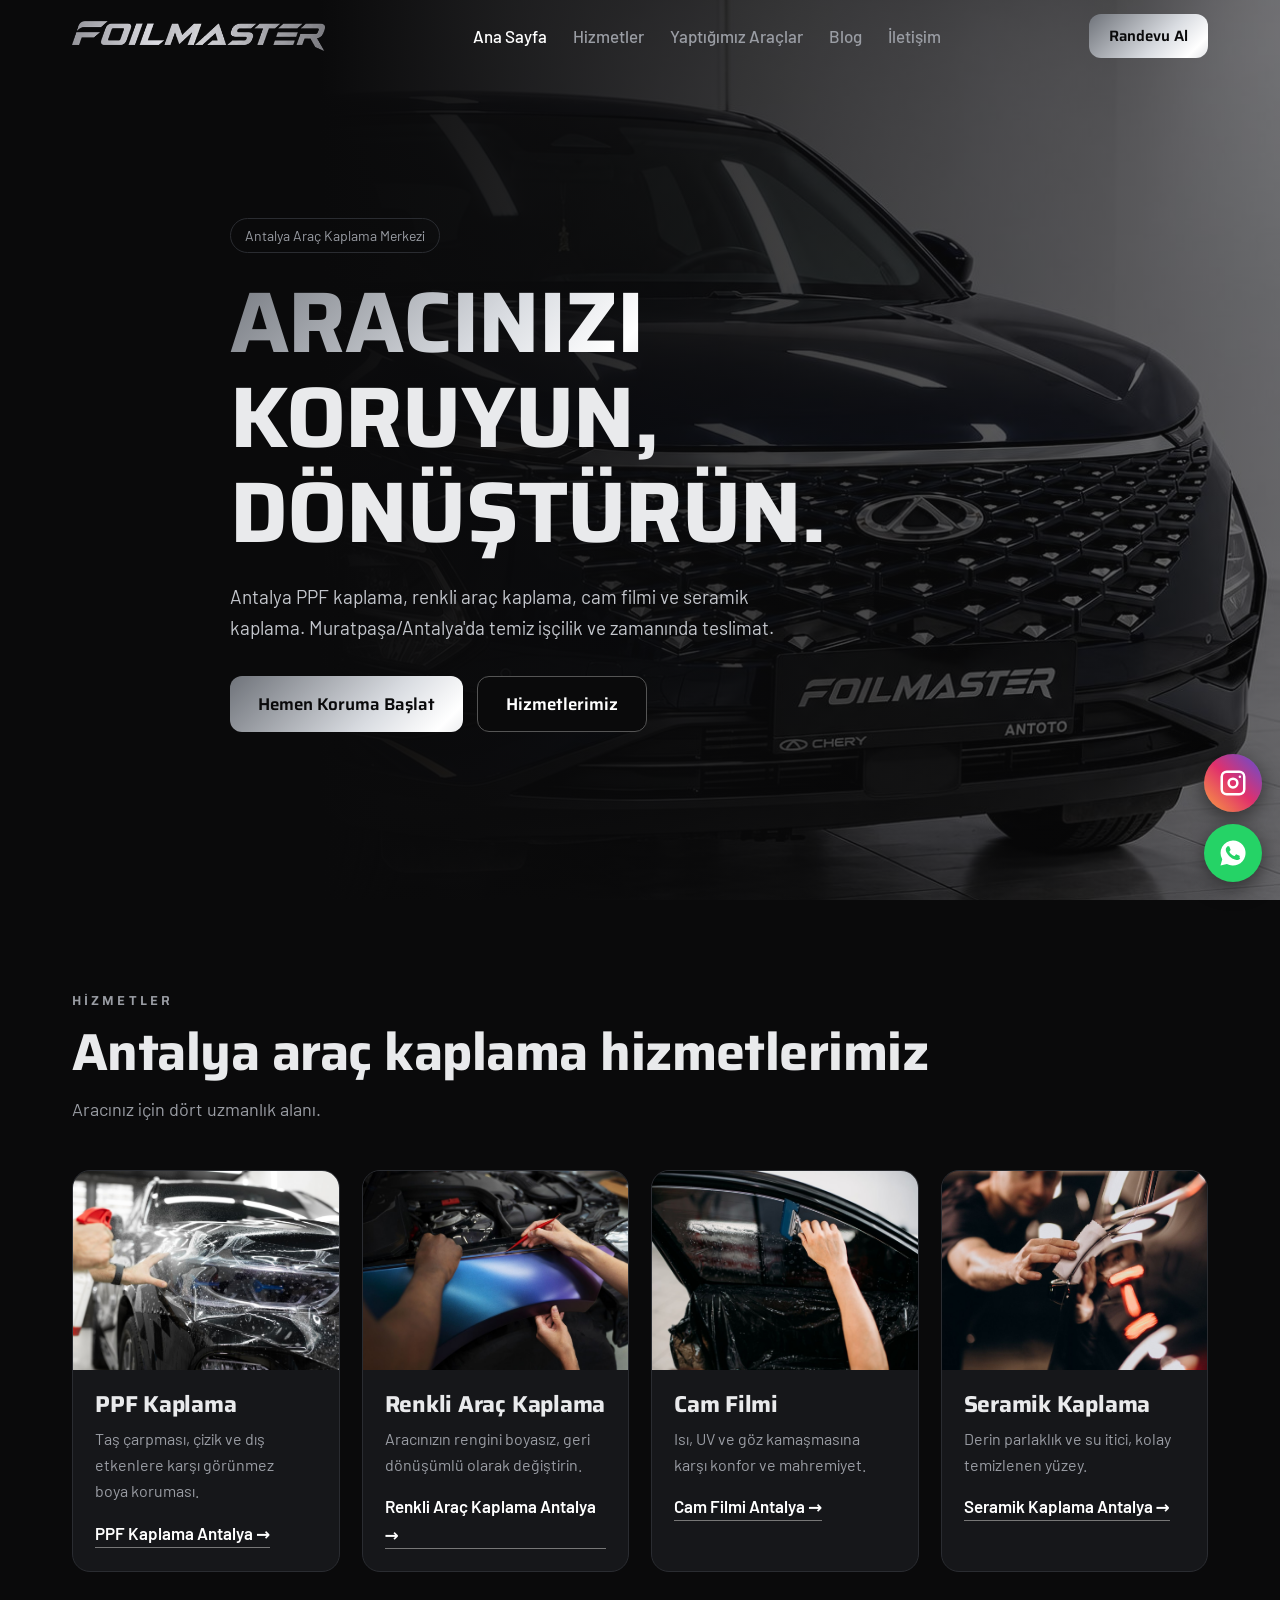
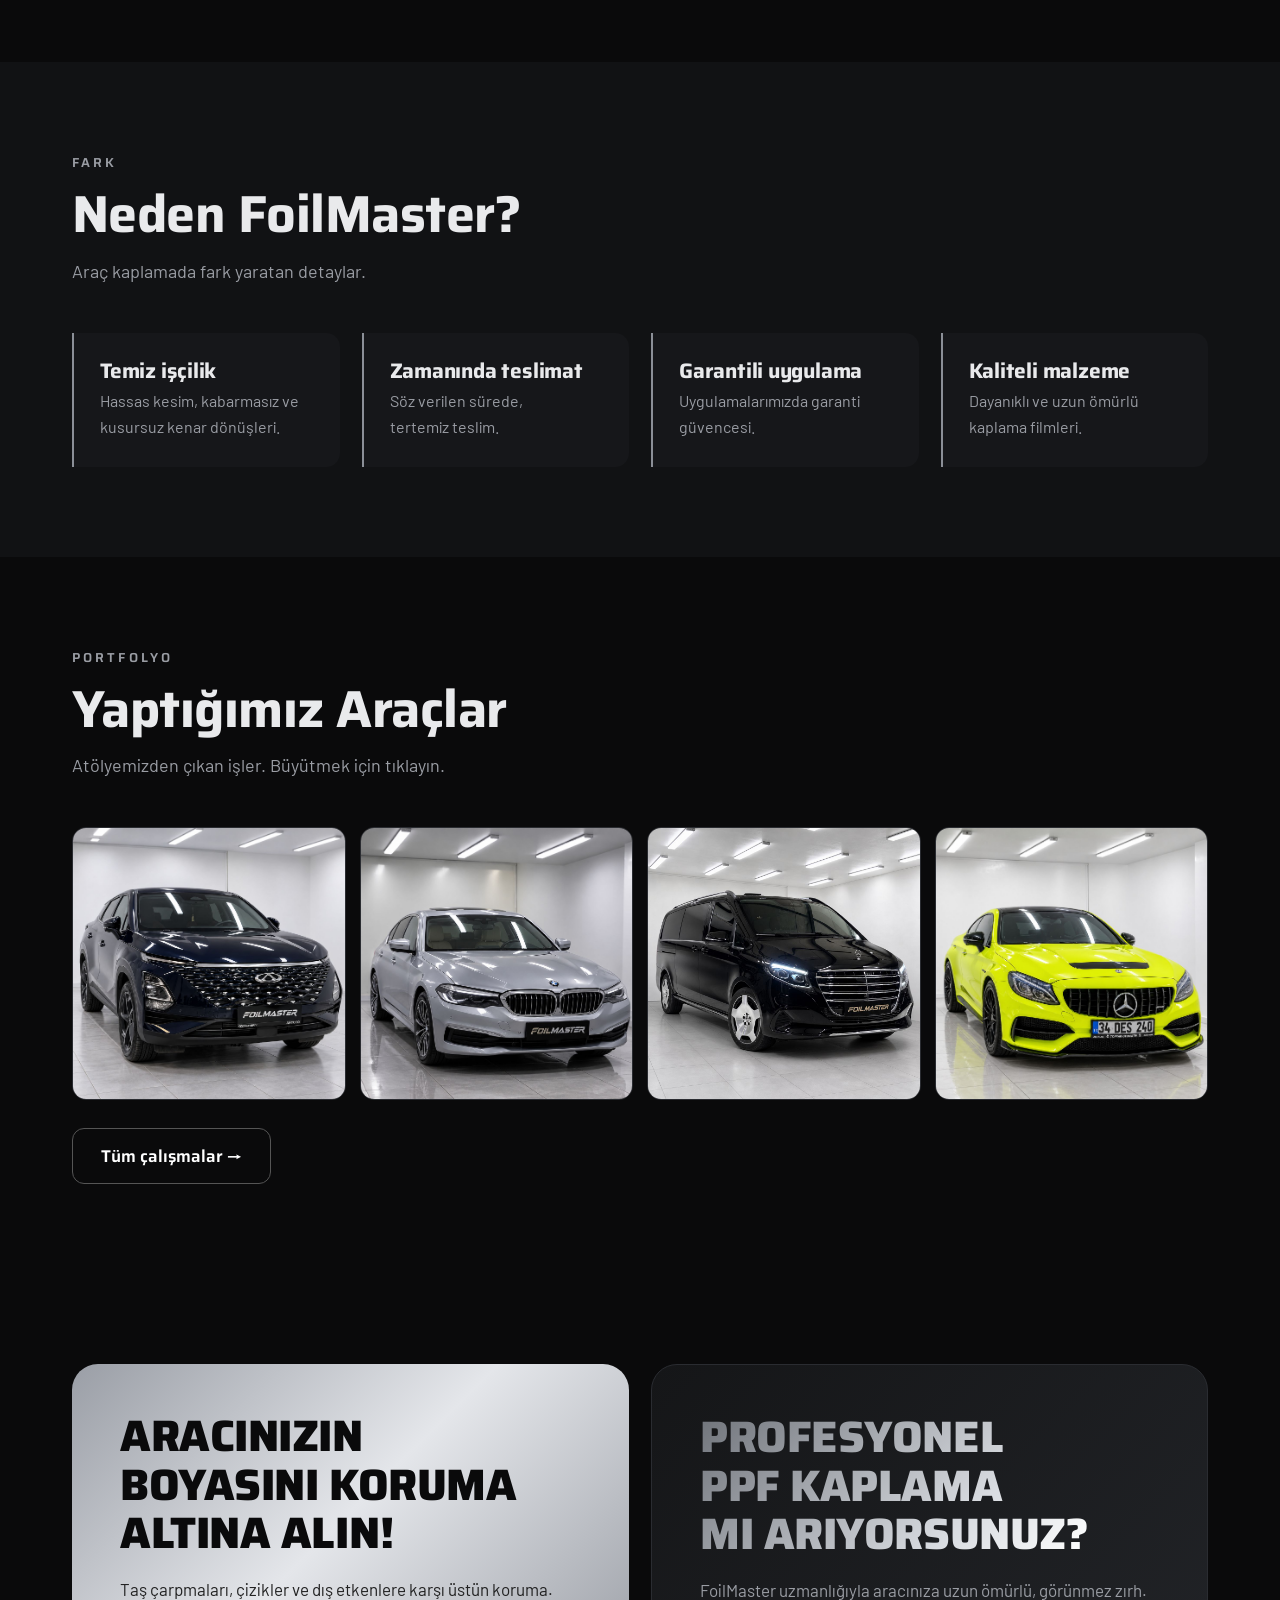
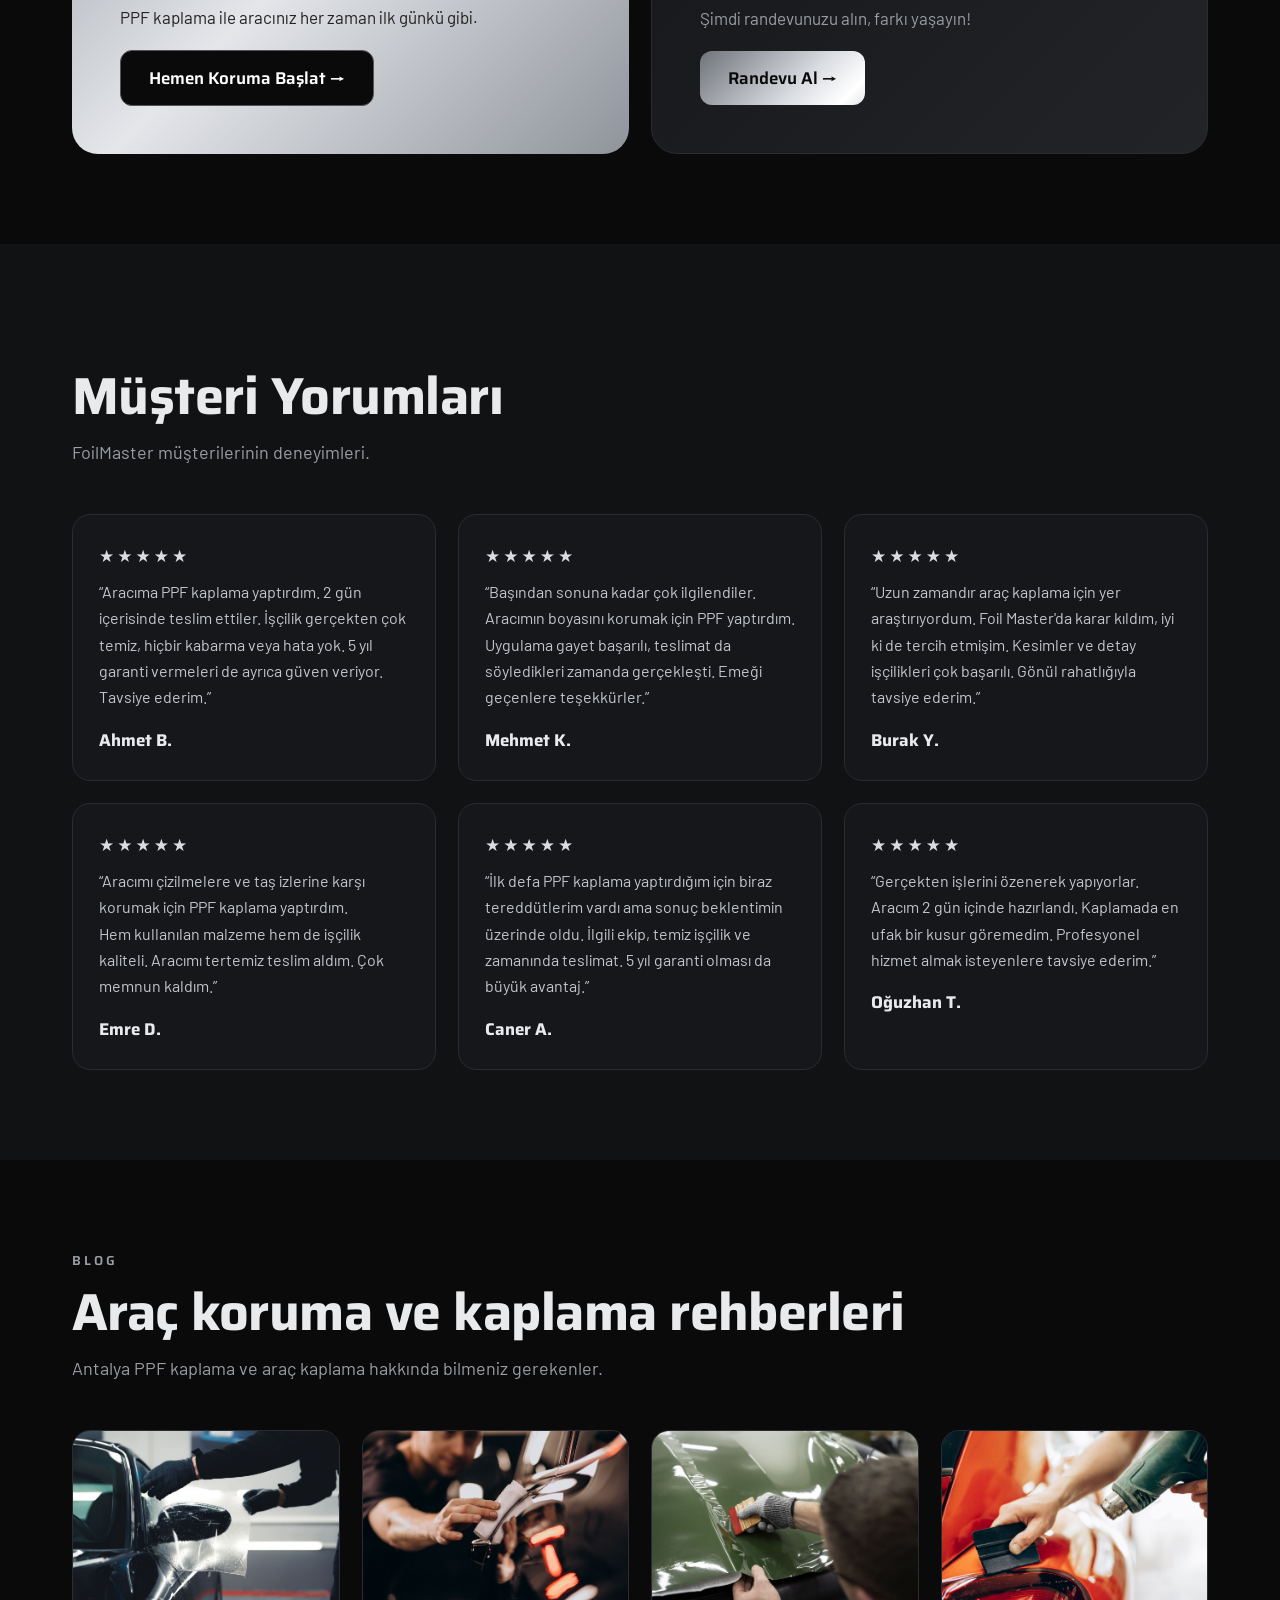
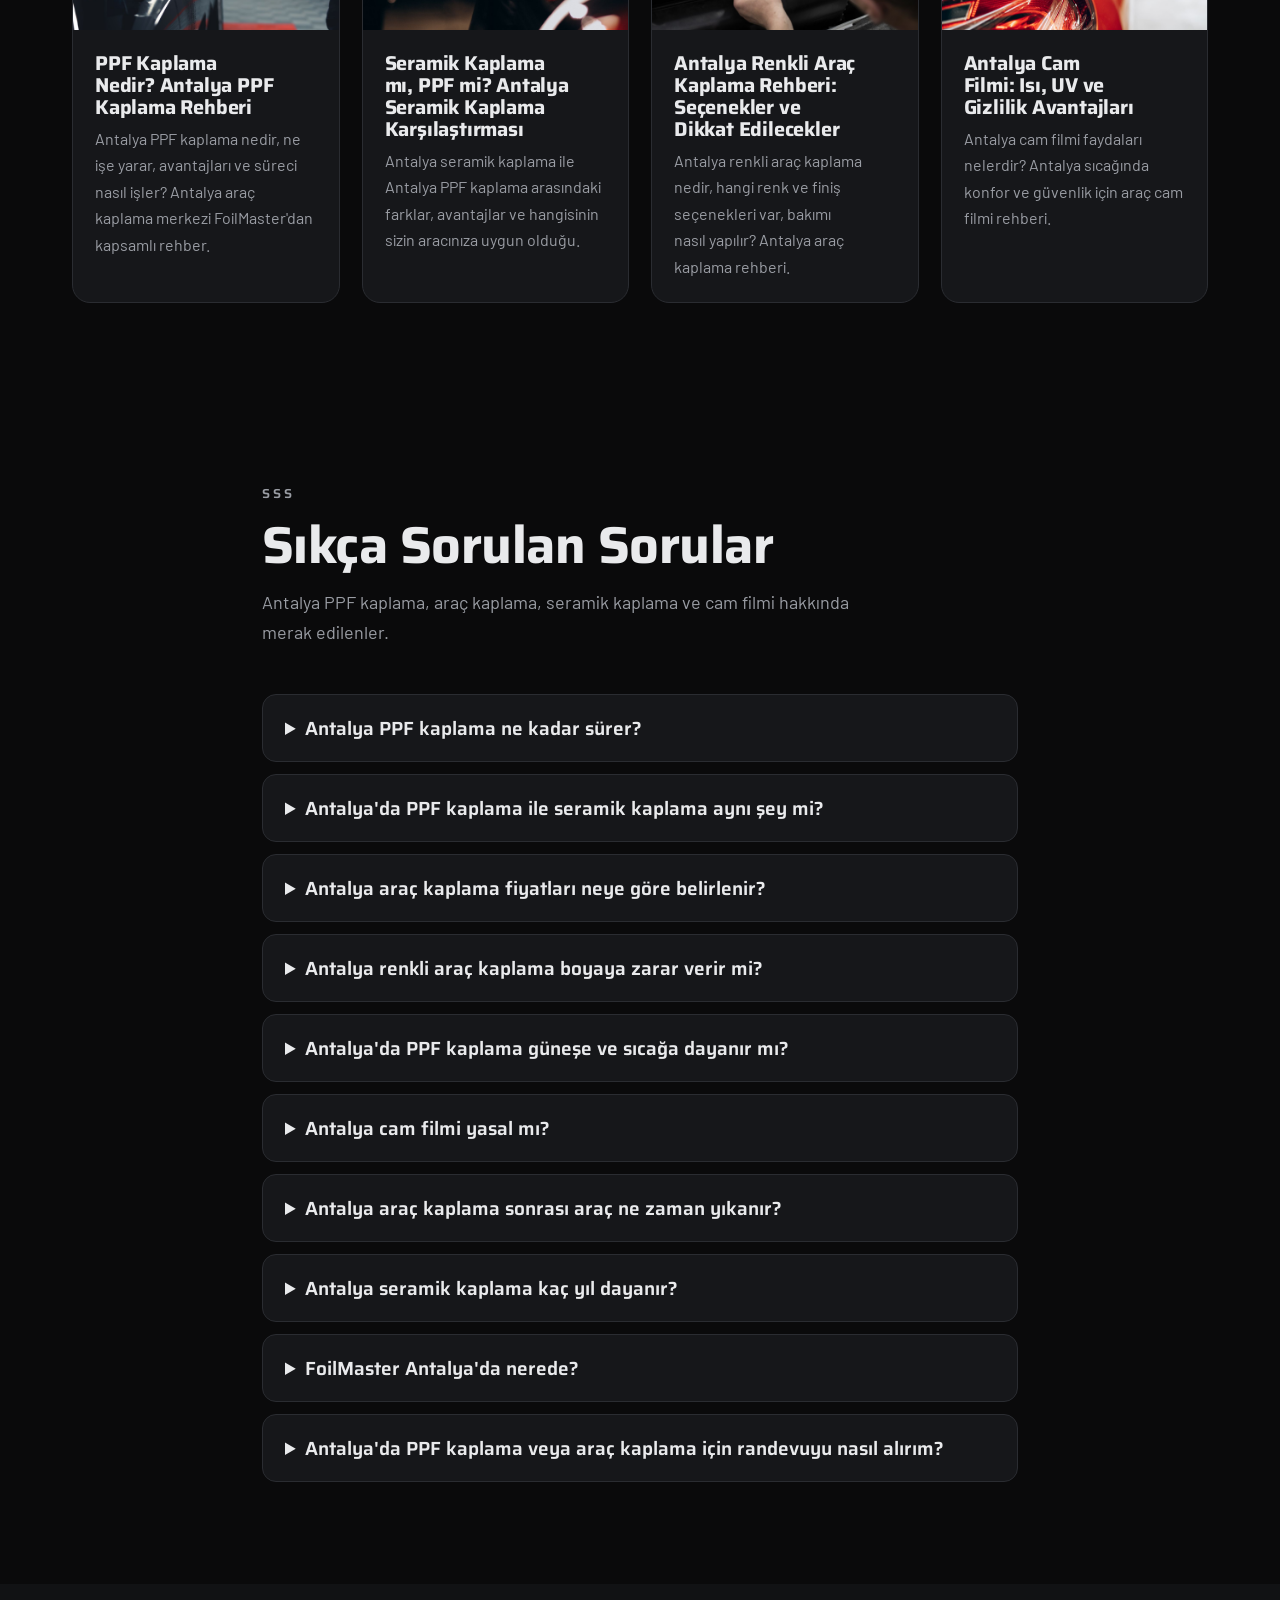
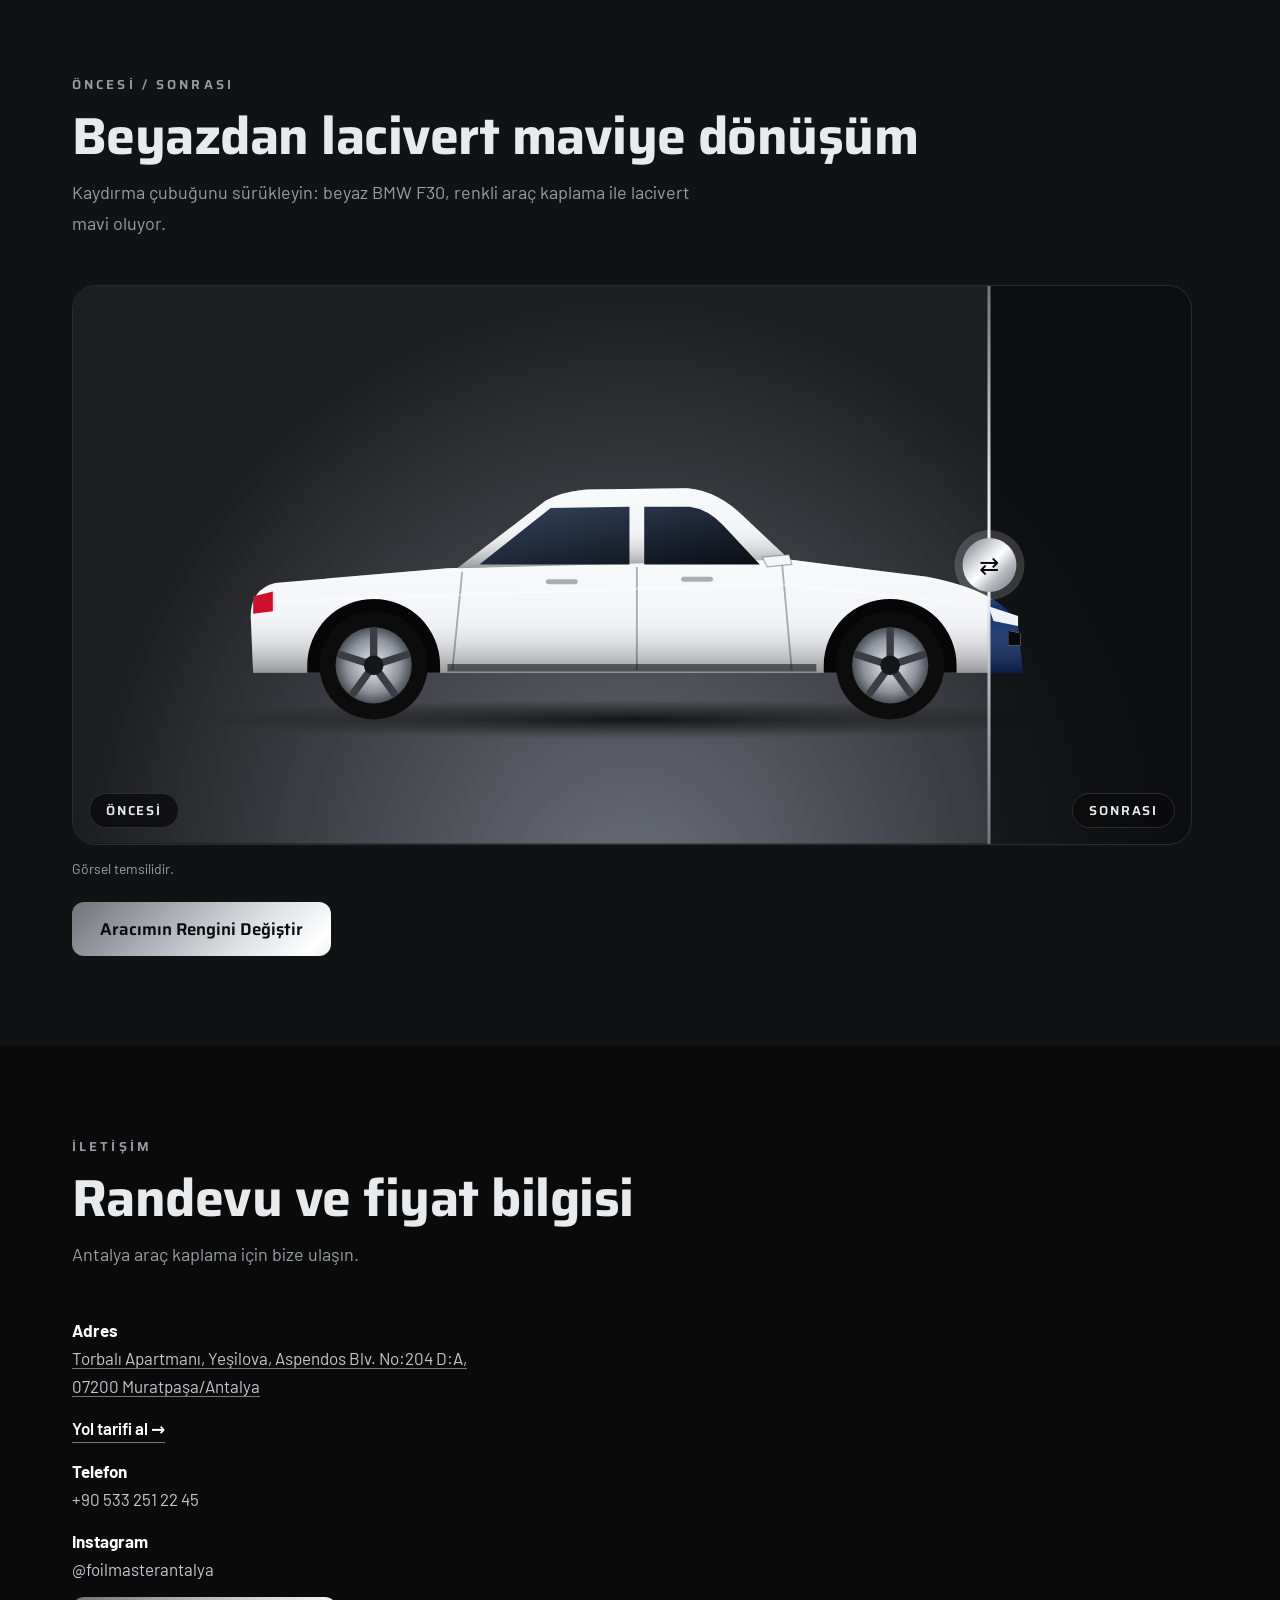
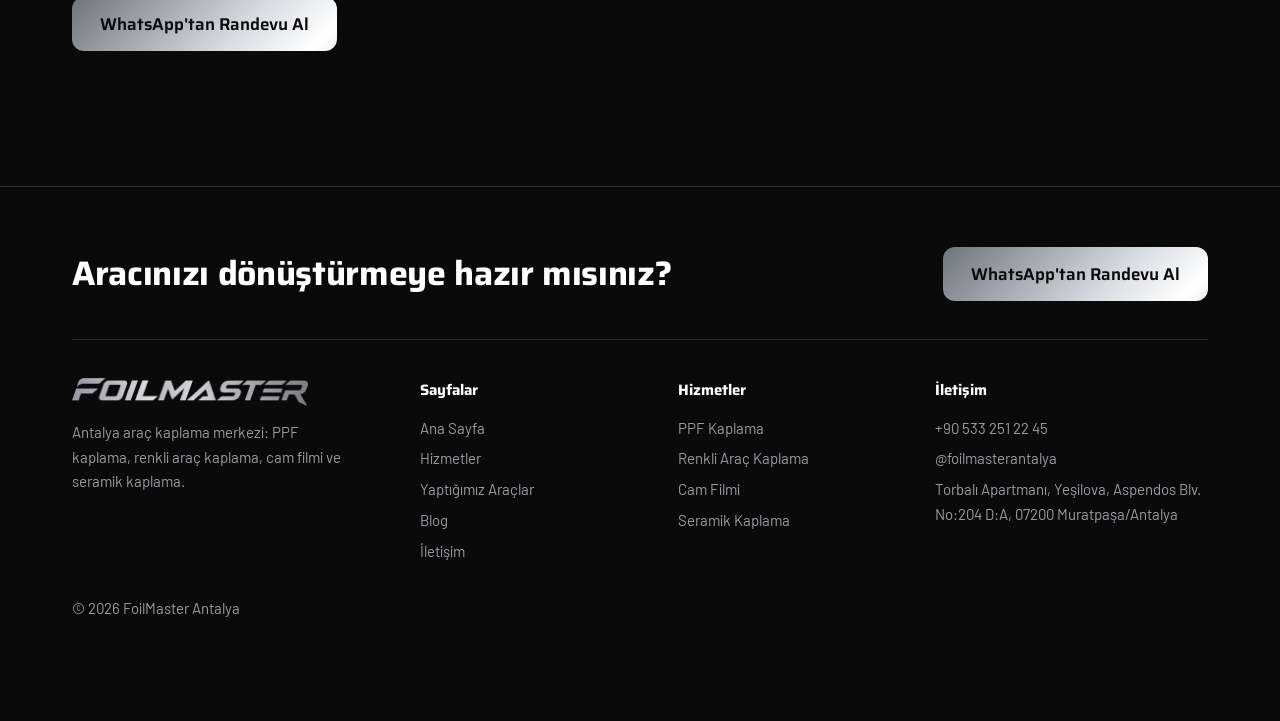
==== index.html @ bd0c2c90 "Add files via upload" ====
<!DOCTYPE html><html lang="tr"><head><meta charset="utf-8"><meta name="viewport" content="width=device-width,initial-scale=1"><script>document.documentElement.className="js"</script><title>FoilMaster Antalya | PPF Kaplama, Renkli Araç Kaplama, Cam Filmi, Seramik</title><meta name="description" content="Antalya araç kaplama merkezi FoilMaster: Antalya PPF kaplama, renkli araç kaplama, cam filmi ve seramik kaplama. Muratpaşa'da randevu alın."><link rel="canonical" href="https://KULLANICIADI.github.io/foilmaster/"><meta name="robots" content="index,follow,max-image-preview:large"><meta name="geo.region" content="TR-07"><meta name="geo.placename" content="Antalya"><meta name="theme-color" content="#0a0a0b"><meta property="og:type" content="website"><meta property="og:title" content="FoilMaster Antalya | PPF Kaplama, Renkli Araç Kaplama, Cam Filmi, Seramik"><meta property="og:description" content="Antalya araç kaplama merkezi FoilMaster: Antalya PPF kaplama, renkli araç kaplama, cam filmi ve seramik kaplama. Muratpaşa'da randevu alın."><meta property="og:image" content="https://KULLANICIADI.github.io/foilmaster/img/arac1.jpg"><meta property="og:locale" content="tr_TR"><link rel="icon" href="img/logo.png"><link rel="preconnect" href="https://fonts.googleapis.com"><link rel="preconnect" href="https://fonts.gstatic.com" crossorigin><link href="https://fonts.googleapis.com/css2?family=Barlow:wght@400;500;600&family=Saira:wght@500;600;700;800&display=swap" rel="stylesheet"><link rel="stylesheet" href="style.css"><script type="application/ld+json">{"@context": "https://schema.org", "@type": "AutoBodyShop", "name": "FoilMaster Antalya", "description": "Antalya araç kaplama merkezi: PPF kaplama, renkli araç kaplama, cam filmi ve seramik kaplama.", "url": "https://KULLANICIADI.github.io/foilmaster/", "telephone": "+90 533 251 22 45", "image": "https://KULLANICIADI.github.io/foilmaster/img/arac1.jpg", "sameAs": ["https://www.instagram.com/foilmasterantalya", "https://share.google/dTnsp2cPyDl6CUMNu"], "hasMap": "https://share.google/dTnsp2cPyDl6CUMNu", "address": {"@type": "PostalAddress", "streetAddress": "Torbalı Apartmanı, Yeşilova, Aspendos Blv. No:204 D:A", "addressLocality": "Muratpaşa", "addressRegion": "Antalya", "postalCode": "07200", "addressCountry": "TR"}, "areaServed": "Antalya"}</script><script type="application/ld+json">{"@context": "https://schema.org", "@type": "FAQPage", "mainEntity": [{"@type": "Question", "name": "Antalya PPF kaplama ne kadar sürer?", "acceptedAnswer": {"@type": "Answer", "text": "Antalya PPF kaplama süresi aracın boyutuna ve kaplanacak bölge sayısına göre değişir. Müşterilerimiz tam PPF uygulamasında aracını genellikle birkaç gün içinde teslim alıyor."}}, {"@type": "Question", "name": "Antalya'da PPF kaplama ile seramik kaplama aynı şey mi?", "acceptedAnswer": {"@type": "Answer", "text": "Hayır. PPF taş çarpması ve çizik gibi fiziksel darbelere karşı, seramik kaplama ise parlaklık, su itme ve kimyasal korumaya yöneliktir. Antalya seramik kaplama ile PPF birlikte de uygulanabilir."}}, {"@type": "Question", "name": "Antalya araç kaplama fiyatları neye göre belirlenir?", "acceptedAnswer": {"@type": "Answer", "text": "Antalya araç kaplama fiyatı; aracın modeline, kaplama türüne (PPF, renkli kaplama, cam filmi, seramik), seçilen film kalitesine ve kapsama göre değişir. Net fiyat için WhatsApp'tan araç modelinizi yazmanız yeterli."}}, {"@type": "Question", "name": "Antalya renkli araç kaplama boyaya zarar verir mi?", "acceptedAnswer": {"@type": "Answer", "text": "Orijinal boya sağlam ve kaliteli ise doğru uygulanan renkli araç kaplama boyaya zarar vermez; istenirse sökülerek aracın eski haline dönülebilir."}}, {"@type": "Question", "name": "Antalya'da PPF kaplama güneşe ve sıcağa dayanır mı?", "acceptedAnswer": {"@type": "Answer", "text": "Kaliteli PPF filmleri UV ışınlarına ve yüksek sıcaklığa dayanacak şekilde üretilir. Antalya'nın yoğun güneşi ve tuzlu havası düşünüldüğünde PPF boyanın solmasını ve yıpranmasını yavaşlatır."}}, {"@type": "Question", "name": "Antalya cam filmi yasal mı?", "acceptedAnswer": {"@type": "Answer", "text": "Cam filmi, yasal ışık geçirgenliği sınırlarına uygun seçildiğinde kullanılabilir. FoilMaster aracınıza mevzuata uygun cam filmi önerir."}}, {"@type": "Question", "name": "Antalya araç kaplama sonrası araç ne zaman yıkanır?", "acceptedAnswer": {"@type": "Answer", "text": "Kaplama sonrası ilk günlerde yıkamadan kaçınılması önerilir. Sonrasında pH nötr şampuanla elde yıkama kaplamanın ömrünü uzatır."}}, {"@type": "Question", "name": "Antalya seramik kaplama kaç yıl dayanır?", "acceptedAnswer": {"@type": "Answer", "text": "Dayanıklılık kullanılan ürüne, uygulamaya ve bakıma bağlıdır. Doğru bakımla seramik kaplama uzun süre parlaklık ve su itici etki sağlar."}}, {"@type": "Question", "name": "FoilMaster Antalya'da nerede?", "acceptedAnswer": {"@type": "Answer", "text": "Torbalı Apartmanı, Yeşilova, Aspendos Blv. No:204 D:A, Muratpaşa/Antalya adresindeyiz. Konum için sitedeki adres bağlantısını kullanabilirsiniz."}}, {"@type": "Question", "name": "Antalya'da PPF kaplama veya araç kaplama için randevuyu nasıl alırım?", "acceptedAnswer": {"@type": "Answer", "text": "Sitedeki WhatsApp butonuna tıklayarak ya da +90 533 251 22 45 numarasını arayarak randevu alabilirsiniz."}}]}</script></head><body><div id="pg"></div>
<header><div class="w nav"><a href="./"><img src="img/logo.png" alt="FoilMaster Antalya logo"></a><ul><li><a href="./" class=on>Ana Sayfa</a></li><li><a href="hizmetler/">Hizmetler</a></li><li><a href="araclarimiz/">Yaptığımız Araçlar</a></li><li><a href="blog/">Blog</a></li><li><a href="#iletisim">İletişim</a></li></ul><a class="btn b1" href="https://wa.me/905332512245?text=Merhaba%2C%20FoilMaster%27dan%20bilgi%20ve%20randevu%20almak%20istiyorum." target="_blank" rel="noopener" style="padding:10px 20px;font-size:15px">Randevu Al</a><button class="bt" aria-label="Menü">☰</button></div></header>
<div class="hero"><div class="w"><span class="tag">Antalya Araç Kaplama Merkezi</span><h1><span class="sil">Aracınızı</span> koruyun, dönüştürün.</h1><p>Antalya PPF kaplama, renkli araç kaplama, cam filmi ve seramik kaplama. Muratpaşa/Antalya'da temiz işçilik ve zamanında teslimat.</p><div class="cta"><a class="btn b1" href="https://wa.me/905332512245?text=Merhaba%2C%20arac%C4%B1m%C4%B1%20korumak%20istiyorum." target="_blank" rel="noopener">Hemen Koruma Başlat</a><a class="btn b2" href="hizmetler/">Hizmetlerimiz</a></div></div></div>
<section><div class="w"><span class="ey">Hizmetler</span><h2 class="h">Antalya araç kaplama hizmetlerimiz</h2><p class="sub">Aracınız için dört uzmanlık alanı.</p><div class="g g4"><a class="card" href="antalya-ppf-kaplama/"><img src="img/ppf.jpg" alt="PPF Kaplama Antalya" loading="lazy"><div class="in"><h3>PPF Kaplama</h3><p>Taş çarpması, çizik ve dış etkenlere karşı görünmez boya koruması.</p><span class="more">PPF Kaplama Antalya →</span></div></a><a class="card" href="antalya-renkli-arac-kaplama/"><img src="img/renkli.jpg" alt="Renkli Araç Kaplama Antalya" loading="lazy"><div class="in"><h3>Renkli Araç Kaplama</h3><p>Aracınızın rengini boyasız, geri dönüşümlü olarak değiştirin.</p><span class="more">Renkli Araç Kaplama Antalya →</span></div></a><a class="card" href="antalya-cam-filmi/"><img src="img/cam.jpg" alt="Cam Filmi Antalya" loading="lazy"><div class="in"><h3>Cam Filmi</h3><p>Isı, UV ve göz kamaşmasına karşı konfor ve mahremiyet.</p><span class="more">Cam Filmi Antalya →</span></div></a><a class="card" href="antalya-seramik-kaplama/"><img src="img/seramik.jpg" alt="Seramik Kaplama Antalya" loading="lazy"><div class="in"><h3>Seramik Kaplama</h3><p>Derin parlaklık ve su itici, kolay temizlenen yüzey.</p><span class="more">Seramik Kaplama Antalya →</span></div></a></div></div></section>
<section class="alt"><div class="w"><span class="ey">Fark</span><h2 class="h">Neden FoilMaster?</h2><p class="sub">Araç kaplamada fark yaratan detaylar.</p><div class="g g4"><div class="why"><h3>Temiz işçilik</h3><p>Hassas kesim, kabarmasız ve kusursuz kenar dönüşleri.</p></div><div class="why"><h3>Zamanında teslimat</h3><p>Söz verilen sürede, tertemiz teslim.</p></div><div class="why"><h3>Garantili uygulama</h3><p>Uygulamalarımızda garanti güvencesi.</p></div><div class="why"><h3>Kaliteli malzeme</h3><p>Dayanıklı ve uzun ömürlü kaplama filmleri.</p></div></div></div></section>
<section><div class="w"><span class="ey">Portfolyo</span><h2 class="h">Yaptığımız Araçlar</h2><p class="sub">Atölyemizden çıkan işler. Büyütmek için tıklayın.</p><div class="gal"><img src="img/arac1.jpg" alt="FoilMaster Antalya araç kaplama uygulaması 1" loading="lazy"><img src="img/arac2.jpg" alt="FoilMaster Antalya araç kaplama uygulaması 2" loading="lazy"><img src="img/arac3.jpg" alt="FoilMaster Antalya araç kaplama uygulaması 3" loading="lazy"><img src="img/arac4.jpg" alt="FoilMaster Antalya araç kaplama uygulaması 4" loading="lazy"></div><p style="margin-top:28px"><a class="btn b2" href="araclarimiz/">Tüm çalışmalar →</a></p></div></section>
<section><div class="w cc"><div class="ct c1"><h2>Aracınızın boyasını koruma altına alın!</h2><p>Taş çarpmaları, çizikler ve dış etkenlere karşı üstün koruma. PPF kaplama ile aracınız her zaman ilk günkü gibi.</p><div><a class="btn b2" href="https://wa.me/905332512245?text=Merhaba%2C%20arac%C4%B1m%C4%B1n%20boyas%C4%B1n%C4%B1%20korumaya%20ba%C5%9Flamak%20istiyorum." target="_blank" rel="noopener">Hemen Koruma Başlat →</a></div></div><div class="ct c2"><h2 class="sil">Profesyonel PPF kaplama mı arıyorsunuz?</h2><p>FoilMaster uzmanlığıyla aracınıza uzun ömürlü, görünmez zırh. Şimdi randevunuzu alın, farkı yaşayın!</p><div><a class="btn b1" href="https://wa.me/905332512245?text=Merhaba%2C%20PPF%20kaplama%20i%C3%A7in%20randevu%20almak%20istiyorum." target="_blank" rel="noopener">Randevu Al →</a></div></div></div></section><section class="alt"><div class="w"><span class="ey">Referanslar</span><h2 class="h">Müşteri Yorumları</h2><p class="sub">FoilMaster müşterilerinin deneyimleri.</p><div class="g g3"><div class="rv"><div class="st">★★★★★</div><p>“Aracıma PPF kaplama yaptırdım. 2 gün içerisinde teslim ettiler. İşçilik gerçekten çok temiz, hiçbir kabarma veya hata yok. 5 yıl garanti vermeleri de ayrıca güven veriyor. Tavsiye ederim.”</p><b>Ahmet B.</b></div><div class="rv"><div class="st">★★★★★</div><p>“Başından sonuna kadar çok ilgilendiler. Aracımın boyasını korumak için PPF yaptırdım. Uygulama gayet başarılı, teslimat da söyledikleri zamanda gerçekleşti. Emeği geçenlere teşekkürler.”</p><b>Mehmet K.</b></div><div class="rv"><div class="st">★★★★★</div><p>“Uzun zamandır araç kaplama için yer araştırıyordum. Foil Master'da karar kıldım, iyi ki de tercih etmişim. Kesimler ve detay işçilikleri çok başarılı. Gönül rahatlığıyla tavsiye ederim.”</p><b>Burak Y.</b></div><div class="rv"><div class="st">★★★★★</div><p>“Aracımı çizilmelere ve taş izlerine karşı korumak için PPF kaplama yaptırdım. Hem kullanılan malzeme hem de işçilik kaliteli. Aracımı tertemiz teslim aldım. Çok memnun kaldım.”</p><b>Emre D.</b></div><div class="rv"><div class="st">★★★★★</div><p>“İlk defa PPF kaplama yaptırdığım için biraz tereddütlerim vardı ama sonuç beklentimin üzerinde oldu. İlgili ekip, temiz işçilik ve zamanında teslimat. 5 yıl garanti olması da büyük avantaj.”</p><b>Caner A.</b></div><div class="rv"><div class="st">★★★★★</div><p>“Gerçekten işlerini özenerek yapıyorlar. Aracım 2 gün içinde hazırlandı. Kaplamada en ufak bir kusur göremedim. Profesyonel hizmet almak isteyenlere tavsiye ederim.”</p><b>Oğuzhan T.</b></div></div></div></section>
<section><div class="w"><span class="ey">Blog</span><h2 class="h">Araç koruma ve kaplama rehberleri</h2><p class="sub">Antalya PPF kaplama ve araç kaplama hakkında bilmeniz gerekenler.</p><div class="g g4"><a class="card" href="blog/ppf-kaplama-nedir-antalya/"><img src="img/blog7.jpg" alt="PPF Kaplama Nedir? Antalya PPF Kaplama Rehberi" loading="lazy"><div class="in"><h3 style="font-size:20px">PPF Kaplama Nedir? Antalya PPF Kaplama Rehberi</h3><p>Antalya PPF kaplama nedir, ne işe yarar, avantajları ve süreci nasıl işler? Antalya araç kaplama merkezi FoilMaster'dan kapsamlı rehber.</p></div></a><a class="card" href="blog/seramik-kaplama-mi-ppf-mi/"><img src="img/blog2.jpg" alt="Seramik Kaplama mı, PPF mi? Antalya Seramik Kaplama Karşılaştırması" loading="lazy"><div class="in"><h3 style="font-size:20px">Seramik Kaplama mı, PPF mi? Antalya Seramik Kaplama Karşılaştırması</h3><p>Antalya seramik kaplama ile Antalya PPF kaplama arasındaki farklar, avantajlar ve hangisinin sizin aracınıza uygun olduğu.</p></div></a><a class="card" href="blog/renkli-arac-kaplama-rehberi/"><img src="img/blog5.jpg" alt="Antalya Renkli Araç Kaplama Rehberi: Seçenekler ve Dikkat Edilecekler" loading="lazy"><div class="in"><h3 style="font-size:20px">Antalya Renkli Araç Kaplama Rehberi: Seçenekler ve Dikkat Edilecekler</h3><p>Antalya renkli araç kaplama nedir, hangi renk ve finiş seçenekleri var, bakımı nasıl yapılır? Antalya araç kaplama rehberi.</p></div></a><a class="card" href="blog/arac-cam-filmi-faydalari/"><img src="img/blog3.jpg" alt="Antalya Cam Filmi: Isı, UV ve Gizlilik Avantajları" loading="lazy"><div class="in"><h3 style="font-size:20px">Antalya Cam Filmi: Isı, UV ve Gizlilik Avantajları</h3><p>Antalya cam filmi faydaları nelerdir? Antalya sıcağında konfor ve güvenlik için araç cam filmi rehberi.</p></div></a></div></div></section>
<section><div class="w" style="max-width:800px"><span class="ey">SSS</span><h2 class="h">Sıkça Sorulan Sorular</h2><p class="sub">Antalya PPF kaplama, araç kaplama, seramik kaplama ve cam filmi hakkında merak edilenler.</p><details><summary>Antalya PPF kaplama ne kadar sürer?</summary><p>Antalya PPF kaplama süresi aracın boyutuna ve kaplanacak bölge sayısına göre değişir. Müşterilerimiz tam PPF uygulamasında aracını genellikle birkaç gün içinde teslim alıyor.</p></details><details><summary>Antalya'da PPF kaplama ile seramik kaplama aynı şey mi?</summary><p>Hayır. PPF taş çarpması ve çizik gibi fiziksel darbelere karşı, seramik kaplama ise parlaklık, su itme ve kimyasal korumaya yöneliktir. Antalya seramik kaplama ile PPF birlikte de uygulanabilir.</p></details><details><summary>Antalya araç kaplama fiyatları neye göre belirlenir?</summary><p>Antalya araç kaplama fiyatı; aracın modeline, kaplama türüne (PPF, renkli kaplama, cam filmi, seramik), seçilen film kalitesine ve kapsama göre değişir. Net fiyat için WhatsApp'tan araç modelinizi yazmanız yeterli.</p></details><details><summary>Antalya renkli araç kaplama boyaya zarar verir mi?</summary><p>Orijinal boya sağlam ve kaliteli ise doğru uygulanan renkli araç kaplama boyaya zarar vermez; istenirse sökülerek aracın eski haline dönülebilir.</p></details><details><summary>Antalya'da PPF kaplama güneşe ve sıcağa dayanır mı?</summary><p>Kaliteli PPF filmleri UV ışınlarına ve yüksek sıcaklığa dayanacak şekilde üretilir. Antalya'nın yoğun güneşi ve tuzlu havası düşünüldüğünde PPF boyanın solmasını ve yıpranmasını yavaşlatır.</p></details><details><summary>Antalya cam filmi yasal mı?</summary><p>Cam filmi, yasal ışık geçirgenliği sınırlarına uygun seçildiğinde kullanılabilir. FoilMaster aracınıza mevzuata uygun cam filmi önerir.</p></details><details><summary>Antalya araç kaplama sonrası araç ne zaman yıkanır?</summary><p>Kaplama sonrası ilk günlerde yıkamadan kaçınılması önerilir. Sonrasında pH nötr şampuanla elde yıkama kaplamanın ömrünü uzatır.</p></details><details><summary>Antalya seramik kaplama kaç yıl dayanır?</summary><p>Dayanıklılık kullanılan ürüne, uygulamaya ve bakıma bağlıdır. Doğru bakımla seramik kaplama uzun süre parlaklık ve su itici etki sağlar.</p></details><details><summary>FoilMaster Antalya'da nerede?</summary><p>Torbalı Apartmanı, Yeşilova, Aspendos Blv. No:204 D:A, Muratpaşa/Antalya adresindeyiz. Konum için sitedeki adres bağlantısını kullanabilirsiniz.</p></details><details><summary>Antalya'da PPF kaplama veya araç kaplama için randevuyu nasıl alırım?</summary><p>Sitedeki WhatsApp butonuna tıklayarak ya da +90 533 251 22 45 numarasını arayarak randevu alabilirsiniz.</p></details></div></section><section class="alt"><div class="w"><span class="ey">Öncesi / Sonrası</span><h2 class="h">Beyazdan lacivert maviye dönüşüm</h2><p class="sub">Kaydırma çubuğunu sürükleyin: beyaz BMW F30, renkli araç kaplama ile lacivert mavi oluyor.</p><div class="ba" role="group" aria-label="Öncesi sonrası karşılaştırma"><div class="ly"><svg viewBox="0 0 800 300" xmlns="http://www.w3.org/2000/svg" role="img" aria-label="BMW F30 3 serisi sedan"><defs><linearGradient id="sb" x1="0" y1="0" x2="0" y2="1"><stop offset="0" stop-color="#fff" stop-opacity=".5"/><stop offset=".45" stop-color="#fff" stop-opacity="0"/><stop offset="1" stop-color="#000" stop-opacity=".38"/></linearGradient><linearGradient id="gb" x1="0" y1="0" x2="1" y2="1"><stop offset="0" stop-color="#34445e"/><stop offset="1" stop-color="#090d14"/></linearGradient><radialGradient id="rb"><stop offset="0" stop-color="#eceef2"/><stop offset=".7" stop-color="#8d929b"/><stop offset="1" stop-color="#4b4f57"/></radialGradient><radialGradient id="hb"><stop offset="0" stop-color="#000" stop-opacity=".75"/><stop offset="1" stop-color="#000" stop-opacity="0"/></radialGradient></defs>
<ellipse cx="400" cy="276" rx="350" ry="16" fill="url(#hb)"/>
<path id="bb" d="M92 238L90 192Q90 170 110 165L250 153L520 145L640 160Q702 172 714 200L718 238Z" fill="#10306a"/><path d="M92 238L90 192Q90 170 110 165L250 153L520 145L640 160Q702 172 714 200L718 238Z" fill="url(#sb)"/>
<path d="M258 153L330 98Q345 90 365 89L445 88Q470 90 492 112L528 146Z" fill="#10306a"/><path d="M258 153L330 98Q345 90 365 89L445 88Q470 90 492 112L528 146Z" fill="url(#sb)"/>
<path d="M136 238V232A54 54 0 0 1 244 232V238ZM556 238V232A54 54 0 0 1 664 232V238Z" fill="#060607"/><path d="M276 150L334 104L398 103L398 150ZM410 103L447 103Q462 105 474 118L504 150L410 150Z" fill="url(#gb)"/>
<path d="M404 152V236M262 156L254 236M522 148L530 236" stroke="#000" stroke-opacity=".3" stroke-width="1.5" fill="none"/>
<path d="M104 180L520 166L660 180" stroke="#fff" stroke-opacity=".35" stroke-width="2" fill="none"/><path d="M250 234H550" stroke="#000" stroke-opacity=".5" stroke-width="6"/>
<path d="M690 184L714 192V200L694 196ZM706 204L716 206V216H706Z" fill="#eef3fa"/><path d="M706 204L716 206V216H706Z" fill="#0a0a0b"/><path d="M92 176L108 172V188L92 190Z" fill="#d0102a"/>
<path d="M506 144L528 142L530 150L510 152Z" fill="#10306a" stroke="#000" stroke-opacity=".3"/><rect x="330" y="162" width="26" height="4" rx="2" fill="#000" fill-opacity=".3"/><rect x="440" y="160" width="26" height="4" rx="2" fill="#000" fill-opacity=".3"/><g transform="translate(190 232)"><circle r="44" fill="#0c0c0d"/><circle r="31" fill="url(#rb)"/><g stroke="#3a3d44" stroke-width="6" stroke-linecap="round"><line x1="0" y1="0" x2="0" y2="-28" transform="rotate(0)"/><line x1="0" y1="0" x2="0" y2="-28" transform="rotate(72)"/><line x1="0" y1="0" x2="0" y2="-28" transform="rotate(144)"/><line x1="0" y1="0" x2="0" y2="-28" transform="rotate(216)"/><line x1="0" y1="0" x2="0" y2="-28" transform="rotate(288)"/></g><circle r="8" fill="#15161a"/></g><g transform="translate(610 232)"><circle r="44" fill="#0c0c0d"/><circle r="31" fill="url(#rb)"/><g stroke="#3a3d44" stroke-width="6" stroke-linecap="round"><line x1="0" y1="0" x2="0" y2="-28" transform="rotate(0)"/><line x1="0" y1="0" x2="0" y2="-28" transform="rotate(72)"/><line x1="0" y1="0" x2="0" y2="-28" transform="rotate(144)"/><line x1="0" y1="0" x2="0" y2="-28" transform="rotate(216)"/><line x1="0" y1="0" x2="0" y2="-28" transform="rotate(288)"/></g><circle r="8" fill="#15161a"/></g></svg></div><div class="ly bf"><svg viewBox="0 0 800 300" xmlns="http://www.w3.org/2000/svg" role="img" aria-label="BMW F30 3 serisi sedan"><defs><linearGradient id="sa" x1="0" y1="0" x2="0" y2="1"><stop offset="0" stop-color="#fff" stop-opacity=".5"/><stop offset=".45" stop-color="#fff" stop-opacity="0"/><stop offset="1" stop-color="#000" stop-opacity=".38"/></linearGradient><linearGradient id="ga" x1="0" y1="0" x2="1" y2="1"><stop offset="0" stop-color="#34445e"/><stop offset="1" stop-color="#090d14"/></linearGradient><radialGradient id="ra"><stop offset="0" stop-color="#eceef2"/><stop offset=".7" stop-color="#8d929b"/><stop offset="1" stop-color="#4b4f57"/></radialGradient><radialGradient id="ha"><stop offset="0" stop-color="#000" stop-opacity=".75"/><stop offset="1" stop-color="#000" stop-opacity="0"/></radialGradient></defs>
<ellipse cx="400" cy="276" rx="350" ry="16" fill="url(#ha)"/>
<path id="ba" d="M92 238L90 192Q90 170 110 165L250 153L520 145L640 160Q702 172 714 200L718 238Z" fill="#f3f5f8"/><path d="M92 238L90 192Q90 170 110 165L250 153L520 145L640 160Q702 172 714 200L718 238Z" fill="url(#sa)"/>
<path d="M258 153L330 98Q345 90 365 89L445 88Q470 90 492 112L528 146Z" fill="#f3f5f8"/><path d="M258 153L330 98Q345 90 365 89L445 88Q470 90 492 112L528 146Z" fill="url(#sa)"/>
<path d="M136 238V232A54 54 0 0 1 244 232V238ZM556 238V232A54 54 0 0 1 664 232V238Z" fill="#060607"/><path d="M276 150L334 104L398 103L398 150ZM410 103L447 103Q462 105 474 118L504 150L410 150Z" fill="url(#ga)"/>
<path d="M404 152V236M262 156L254 236M522 148L530 236" stroke="#000" stroke-opacity=".3" stroke-width="1.5" fill="none"/>
<path d="M104 180L520 166L660 180" stroke="#fff" stroke-opacity=".35" stroke-width="2" fill="none"/><path d="M250 234H550" stroke="#000" stroke-opacity=".5" stroke-width="6"/>
<path d="M690 184L714 192V200L694 196ZM706 204L716 206V216H706Z" fill="#eef3fa"/><path d="M706 204L716 206V216H706Z" fill="#0a0a0b"/><path d="M92 176L108 172V188L92 190Z" fill="#d0102a"/>
<path d="M506 144L528 142L530 150L510 152Z" fill="#f3f5f8" stroke="#000" stroke-opacity=".3"/><rect x="330" y="162" width="26" height="4" rx="2" fill="#000" fill-opacity=".3"/><rect x="440" y="160" width="26" height="4" rx="2" fill="#000" fill-opacity=".3"/><g transform="translate(190 232)"><circle r="44" fill="#0c0c0d"/><circle r="31" fill="url(#ra)"/><g stroke="#3a3d44" stroke-width="6" stroke-linecap="round"><line x1="0" y1="0" x2="0" y2="-28" transform="rotate(0)"/><line x1="0" y1="0" x2="0" y2="-28" transform="rotate(72)"/><line x1="0" y1="0" x2="0" y2="-28" transform="rotate(144)"/><line x1="0" y1="0" x2="0" y2="-28" transform="rotate(216)"/><line x1="0" y1="0" x2="0" y2="-28" transform="rotate(288)"/></g><circle r="8" fill="#15161a"/></g><g transform="translate(610 232)"><circle r="44" fill="#0c0c0d"/><circle r="31" fill="url(#ra)"/><g stroke="#3a3d44" stroke-width="6" stroke-linecap="round"><line x1="0" y1="0" x2="0" y2="-28" transform="rotate(0)"/><line x1="0" y1="0" x2="0" y2="-28" transform="rotate(72)"/><line x1="0" y1="0" x2="0" y2="-28" transform="rotate(144)"/><line x1="0" y1="0" x2="0" y2="-28" transform="rotate(216)"/><line x1="0" y1="0" x2="0" y2="-28" transform="rotate(288)"/></g><circle r="8" fill="#15161a"/></g></svg></div><div class="hd"></div><span class="bl" style="left:16px">ÖNCESİ</span><span class="bl" style="right:16px">SONRASI</span><input type="range" min="0" max="100" value="50" aria-label="Öncesi sonrası karşılaştırma kaydırıcısı"></div><p class="cap">Görsel temsilidir.</p><p style="margin-top:22px"><a class="btn b1" href="https://wa.me/905332512245?text=Merhaba%2C%20arac%C4%B1m%C4%B1n%20rengini%20de%C4%9Fi%C5%9Ftirmek%20istiyorum." target="_blank" rel="noopener">Aracımın Rengini Değiştir</a></p></div></section>
<section id="iletisim"><div class="w"><span class="ey">İletişim</span><h2 class="h">Randevu ve fiyat bilgisi</h2><p class="sub">Antalya araç kaplama için bize ulaşın.</p><div class="ci"><div><p><b>Adres</b><br><a href="https://share.google/dTnsp2cPyDl6CUMNu" target="_blank" rel="noopener" style="border-bottom:1px solid #777">Torbalı Apartmanı, Yeşilova, Aspendos Blv. No:204 D:A, 07200 Muratpaşa/Antalya</a><br><a class="more" href="https://share.google/dTnsp2cPyDl6CUMNu" target="_blank" rel="noopener">Yol tarifi al →</a></p><p><b>Telefon</b><br><a href="tel:+905332512245">+90 533 251 22 45</a></p><p><b>Instagram</b><br><a href="https://www.instagram.com/foilmasterantalya" target="_blank" rel="noopener">@foilmasterantalya</a></p><a class="btn b1" href="https://wa.me/905332512245?text=Merhaba%2C%20FoilMaster%27dan%20bilgi%20ve%20randevu%20almak%20istiyorum." target="_blank" rel="noopener">WhatsApp'tan Randevu Al</a></div><iframe title="FoilMaster Antalya harita" loading="lazy" src="https://maps.google.com/maps?q=FoilMaster%20Antalya%20Aspendos%20Blv.%20No%3A204%20Muratpa%C5%9Fa&output=embed"></iframe></div></div></section>
<footer><div class="w"><div class="fcta"><h3>Aracınızı dönüştürmeye hazır mısınız?</h3><a class="btn b1" href="https://wa.me/905332512245?text=Merhaba%2C%20arac%C4%B1m%20i%C3%A7in%20kaplama%20bilgisi%20ve%20randevu%20almak%20istiyorum." target="_blank" rel="noopener">WhatsApp'tan Randevu Al</a></div><div class="fg"><div><img src="img/logo.png" alt="FoilMaster" style="height:28px;margin-bottom:14px"><p>Antalya araç kaplama merkezi: PPF kaplama, renkli araç kaplama, cam filmi ve seramik kaplama.</p></div><div><h4>Sayfalar</h4><a href="./">Ana Sayfa</a><a href="hizmetler/">Hizmetler</a><a href="araclarimiz/">Yaptığımız Araçlar</a><a href="blog/">Blog</a><a href="#iletisim">İletişim</a></div><div><h4>Hizmetler</h4><a href="antalya-ppf-kaplama/">PPF Kaplama</a><a href="antalya-renkli-arac-kaplama/">Renkli Araç Kaplama</a><a href="antalya-cam-filmi/">Cam Filmi</a><a href="antalya-seramik-kaplama/">Seramik Kaplama</a></div><div><h4>İletişim</h4><a href="tel:+905332512245">+90 533 251 22 45</a><a href="https://www.instagram.com/foilmasterantalya" target="_blank" rel="noopener">@foilmasterantalya</a><p><a href="https://share.google/dTnsp2cPyDl6CUMNu" target="_blank" rel="noopener">Torbalı Apartmanı, Yeşilova, Aspendos Blv. No:204 D:A, 07200 Muratpaşa/Antalya</a></p></div></div><p style="margin-top:30px">© 2026 FoilMaster Antalya</p></div></footer>
<div class="fl"><a class="ig" href="https://www.instagram.com/foilmasterantalya" target="_blank" rel="noopener" aria-label="Instagram"><svg viewBox="0 0 24 24"><path d="M7 2h10a5 5 0 0 1 5 5v10a5 5 0 0 1-5 5H7a5 5 0 0 1-5-5V7a5 5 0 0 1 5-5zm0 2a3 3 0 0 0-3 3v10a3 3 0 0 0 3 3h10a3 3 0 0 0 3-3V7a3 3 0 0 0-3-3H7zm5 3.5a4.5 4.5 0 1 1 0 9 4.5 4.5 0 0 1 0-9zm0 2a2.5 2.5 0 1 0 0 5 2.5 2.5 0 0 0 0-5zM17.5 6a1 1 0 1 1 0 2 1 1 0 0 1 0-2z"/></svg></a><a class="wa" href="https://wa.me/905332512245?text=Merhaba%2C%20FoilMaster%27dan%20bilgi%20ve%20randevu%20almak%20istiyorum." target="_blank" rel="noopener" aria-label="WhatsApp"><svg viewBox="0 0 24 24"><path d="M12 2a10 10 0 0 0-8.6 15L2 22l5.1-1.3A10 10 0 1 0 12 2zm5.8 14.2c-.2.7-1.4 1.3-1.9 1.3-.5.1-1.1.1-1.8-.1-.4-.1-1-.3-1.7-.6-3-1.3-4.9-4.3-5-4.5-.1-.2-1.2-1.6-1.2-3s.8-2.1 1-2.4c.3-.3.6-.3.8-.3h.6c.2 0 .4 0 .6.5l.8 2c.1.2.1.3 0 .5l-.3.5-.4.4c-.1.2-.3.3-.1.6.2.3.7 1.2 1.5 1.9 1 .9 1.9 1.2 2.2 1.3.3.1.4.1.6-.1l.8-1c.2-.3.4-.2.6-.1l1.9.9c.3.1.5.2.5.3.1.1.1.7-.1 1.4z"/></svg></a></div><div id="lb"><img alt="Büyük görsel"></div><script src="main.js"></script></body></html>
---- style.css ----
:root{--bg:#0a0a0b;--bg2:#111214;--card:#16171a;--line:#2a2c31;--tx:#e9eaec;--mu:#9a9da4;--sil:linear-gradient(135deg,#6f737a 0%,#d9dce1 35%,#fff 50%,#b4b8bf 70%,#6f737a 100%)}
*{box-sizing:border-box;margin:0;padding:0}html{scroll-behavior:smooth}
body{background:var(--bg);color:var(--tx);font:400 17px/1.65 'Barlow',system-ui,sans-serif}
img{max-width:100%;display:block}a{color:inherit;text-decoration:none}
h1,h2,h3{font-family:'Saira',sans-serif;line-height:1.1;letter-spacing:-.01em}
.w{max-width:1180px;margin:0 auto;padding:0 22px}
.sil{background:var(--sil);background-size:200% 100%;-webkit-background-clip:text;background-clip:text;color:transparent;animation:sh 6s linear infinite}
@keyframes sh{to{background-position:-200% 0}}
header{position:fixed;inset:0 0 auto;z-index:50;transition:.3s;padding:14px 0}
header.s{background:rgba(10,10,11,.92);backdrop-filter:blur(10px);border-bottom:1px solid var(--line);padding:8px 0}
.nav{display:flex;align-items:center;justify-content:space-between;gap:20px}
.nav img{height:30px}.nav ul{display:flex;gap:26px;list-style:none;font-weight:500}
.nav ul a{color:var(--mu);transition:.2s}.nav ul a:hover,.nav ul a.on{color:#fff}
.bt{display:none;background:none;border:1px solid var(--line);color:#fff;padding:6px 12px;font-size:20px;border-radius:8px}
.btn{position:relative;overflow:hidden;display:inline-flex;align-items:center;gap:10px;padding:14px 28px;border-radius:12px;font:600 17px 'Saira',sans-serif;border:0;cursor:pointer;transition:transform .2s,box-shadow .2s}
.btn:hover{transform:translateY(-3px)}
.b1{background:var(--sil);background-size:200% 100%;color:#0a0a0b;animation:sh 5s linear infinite,pl 2.4s infinite}
.b1::after{content:"";position:absolute;top:0;left:-80%;width:50%;height:100%;background:linear-gradient(100deg,transparent,rgba(255,255,255,.7),transparent);transform:skewX(-20deg);animation:sw 3s infinite}
.b2{background:#0a0a0b;color:#fff;border:1px solid #555}.b2:hover{border-color:#fff}
@keyframes sw{to{left:150%}}@keyframes pl{0%{box-shadow:0 0 0 0 rgba(220,224,230,.5)}70%,100%{box-shadow:0 0 0 16px transparent}}
.hero{min-height:100svh;display:flex;align-items:center;position:relative;padding:120px 0 70px;background:linear-gradient(90deg,#0a0a0b 25%,rgba(10,10,11,.55)),url(img/arac1.jpg) center/cover}
.hero h1{font-size:clamp(40px,7vw,86px);font-weight:700;max-width:820px;text-transform:uppercase;animation:up .9s both}
.hero p{max-width:560px;color:#c3c6cc;margin:22px 0 32px;font-size:19px;animation:up .9s .15s both}
.hero .cta{display:flex;gap:14px;flex-wrap:wrap;animation:up .9s .3s both}
@keyframes up{from{opacity:0;transform:translateY(30px)}}
.tag{display:inline-block;border:1px solid var(--line);padding:5px 14px;border-radius:99px;color:var(--mu);font-size:14px;margin-bottom:22px}
section{padding:90px 0}.alt{background:var(--bg2)}
.h{font-size:clamp(30px,4.5vw,52px);font-weight:700;margin-bottom:14px}.sub{color:var(--mu);max-width:640px;margin-bottom:46px}
.g{display:grid;gap:22px}.g4{grid-template-columns:repeat(4,1fr)}.g3{grid-template-columns:repeat(3,1fr)}.g2{grid-template-columns:1fr 1fr}
.card{background:var(--card);border:1px solid var(--line);border-radius:18px;overflow:hidden;transition:.3s}
.card:hover{border-color:#8b8f97;transform:translateY(-6px)}
.card img{aspect-ratio:4/3;object-fit:cover;width:100%}.card .in{padding:22px}.card h3{font-size:23px;margin-bottom:8px}.card p{color:var(--mu);font-size:16px}
.more{display:inline-block;margin-top:14px;font-weight:600;color:#fff;border-bottom:1px solid #777}
.why{padding:26px;border-left:2px solid #8b8f97;background:var(--card);border-radius:0 14px 14px 0}.why h3{font-size:21px;margin-bottom:6px}.why p{color:var(--mu);font-size:16px}
.gal{display:grid;grid-template-columns:repeat(4,1fr);gap:14px}.gal img{aspect-ratio:1;object-fit:cover;border-radius:14px;cursor:zoom-in;transition:.3s;border:1px solid var(--line)}.gal img:hover{transform:scale(1.03);border-color:#aaa}
#lb{position:fixed;inset:0;background:rgba(0,0,0,.93);z-index:99;display:none;align-items:center;justify-content:center;padding:20px;cursor:zoom-out}#lb.on{display:flex}#lb img{max-height:92vh;border-radius:12px}
.cc{display:grid;grid-template-columns:1fr 1fr;gap:22px}
.ct{border-radius:26px;padding:48px;min-height:340px;display:flex;flex-direction:column;justify-content:center;gap:18px}
.ct h2{font-size:clamp(28px,3.6vw,44px);text-transform:uppercase;font-weight:800}.ct p{max-width:480px}
.c1{background:linear-gradient(135deg,#9a9ea6,#e4e6ea 45%,#8f939b);color:#0a0a0b}.c1 p{color:#222}.c1 .b2{background:#0a0a0b}
.c2{background:linear-gradient(135deg,#151618,#222428);border:1px solid var(--line)}.c2 p{color:var(--mu)}
.rv{padding:26px;background:var(--card);border:1px solid var(--line);border-radius:18px}.rv .st{color:#d9dce1;letter-spacing:3px;margin-bottom:10px}.rv p{color:#c3c6cc;font-size:16px;margin-bottom:14px}.rv b{font-family:'Saira',sans-serif}
.sp{display:grid;grid-template-columns:1fr 1fr;gap:56px;align-items:center;margin-bottom:80px}.sp:nth-child(even) .im{order:2}
.sp img{border-radius:20px;border:1px solid var(--line);aspect-ratio:4/3;object-fit:cover;width:100%}.sp h2{font-size:clamp(28px,3.4vw,42px);margin-bottom:14px}.sp p{color:#c3c6cc;margin-bottom:14px}
.sp ul{list-style:none;margin:0 0 22px}.sp li{padding:5px 0 5px 28px;position:relative;color:#c3c6cc}.sp li::before{content:"";position:absolute;left:0;top:14px;width:14px;height:2px;background:var(--sil)}
.ph{padding:150px 0 50px;background:linear-gradient(180deg,#17181b,var(--bg))}.ph h1{font-size:clamp(36px,6vw,66px);font-weight:700}.ph p{color:var(--mu);max-width:620px;margin-top:12px}
details{background:var(--card);border:1px solid var(--line);border-radius:14px;padding:18px 22px;margin-bottom:12px}summary{cursor:pointer;font:600 19px 'Saira',sans-serif}details p{color:var(--mu);margin-top:10px}
.art{max-width:780px;margin:0 auto;padding:0 22px 80px}.art img.cv{border-radius:20px;margin:0 0 34px;aspect-ratio:16/9;object-fit:cover;width:100%}.art h2{font-size:30px;margin:38px 0 10px}.art p,.art li{color:#c3c6cc;margin-bottom:14px}.art ul{padding-left:22px}.meta{color:var(--mu);font-size:14px;margin-bottom:12px}
.ci{display:grid;grid-template-columns:1fr 1.2fr;gap:30px}.ci iframe{width:100%;min-height:380px;border:0;border-radius:18px;filter:grayscale(1) invert(.92) contrast(.9)}.ci p{margin-bottom:14px;color:#c3c6cc}.ci b{color:#fff}
footer{border-top:1px solid var(--line);padding:50px 0 100px;color:var(--mu);font-size:15px}.fg{display:grid;grid-template-columns:1.4fr 1fr 1fr;gap:30px}footer img{height:28px;margin-bottom:14px}footer h4{color:#fff;margin-bottom:10px;font-family:'Saira'}footer a{display:block;padding:3px 0}footer a:hover{color:#fff}
.fl{position:fixed;right:18px;bottom:18px;z-index:60;display:flex;flex-direction:column;gap:12px}
.fl a{width:58px;height:58px;border-radius:50%;display:grid;place-items:center;color:#fff;box-shadow:0 6px 20px rgba(0,0,0,.5);transition:.2s}.fl a:hover{transform:scale(1.12) rotate(-6deg)}
.fl svg{width:30px;height:30px;fill:#fff}.wa{background:#25d366;animation:wp 2s infinite}.ig{background:linear-gradient(45deg,#f9a03f,#e1306c,#5b51d8)}
@keyframes wp{0%{box-shadow:0 0 0 0 rgba(37,211,102,.6)}70%,100%{box-shadow:0 0 0 20px transparent}}
@media(max-width:900px){.g4,.g3,.cc,.sp,.ci,.fg{grid-template-columns:1fr 1fr}.gal{grid-template-columns:1fr 1fr}.sp .im{order:0!important}.sp{grid-template-columns:1fr;gap:24px;margin-bottom:56px}.cc,.ci,.fg{grid-template-columns:1fr}}
@media(max-width:700px){.bt{display:block}.nav ul{position:absolute;top:100%;left:0;right:0;background:#0a0a0b;flex-direction:column;padding:16px 22px;gap:14px;display:none;border-bottom:1px solid var(--line)}.nav ul.on{display:flex}.g4,.g3{grid-template-columns:1fr}.ct{padding:30px}section{padding:64px 0}}
@media(prefers-reduced-motion:reduce){*{animation:none!important}}
h1,h2,h3{text-wrap:balance}p,li{text-wrap:pretty}body{font-feature-settings:"kern","liga";-webkit-font-smoothing:antialiased}
.ey{display:block;font:600 13px 'Saira',sans-serif;letter-spacing:.24em;text-transform:uppercase;color:var(--mu);margin-bottom:14px}
.h{line-height:1.05}.sub{font-size:18px;line-height:1.7}
#pg{position:fixed;top:0;left:0;height:3px;width:0;background:var(--sil);z-index:80}
.js .rvl{opacity:0;transform:translateY(46px);transition:opacity .9s cubic-bezier(.2,.7,.2,1),transform .9s cubic-bezier(.2,.7,.2,1)}
.js .rvl.in{opacity:1;transform:none}
.hero{background-position:0 0,center calc(50% + var(--py,0px));background-size:auto,cover}
.ba{position:relative;aspect-ratio:16/8;max-height:560px;border-radius:24px;overflow:hidden;border:1px solid var(--line);background:radial-gradient(ellipse at 50% 110%,#2a2c31,#0c0d0f 70%);user-select:none;touch-action:pan-y}
.ba .ly{position:absolute;inset:0;display:grid;place-items:center}.ba .ly svg{width:88%;height:auto}
.ba .bf{background:radial-gradient(ellipse at 50% 110%,#6b6f78,#1d1e21 70%);clip-path:inset(0 calc(100% - var(--p,50%)) 0 0)}
.ba .hd{position:absolute;top:0;bottom:0;left:var(--p,50%);width:3px;background:var(--sil);transform:translateX(-50%);pointer-events:none}
.ba .hd::after{content:"⇄";position:absolute;top:50%;left:50%;transform:translate(-50%,-50%);width:54px;height:54px;border-radius:50%;background:var(--sil);color:#0a0a0b;display:grid;place-items:center;font-size:24px;box-shadow:0 0 0 8px rgba(255,255,255,.16)}
.ba input{position:absolute;inset:0;width:100%;height:100%;opacity:0;cursor:ew-resize;margin:0;-webkit-appearance:none;appearance:none;background:transparent}
.bl{position:absolute;bottom:16px;padding:6px 16px;background:rgba(10,10,11,.78);border:1px solid var(--line);border-radius:99px;font:600 13px 'Saira',sans-serif;letter-spacing:.14em;pointer-events:none}
.cap{color:var(--mu);font-size:14px;margin-top:12px}
.bc{display:flex;flex-wrap:wrap;gap:8px;font-size:14px;color:var(--mu);margin-bottom:18px}.bc a:hover{color:#fff}.bc span::before{content:"/";margin-right:8px;opacity:.5}
.fcta{display:flex;justify-content:space-between;align-items:center;gap:20px;flex-wrap:wrap;padding:10px 0 38px;margin-bottom:38px;border-bottom:1px solid var(--line)}.fcta h3{font-size:clamp(24px,3vw,34px);color:#fff}
.fg{grid-template-columns:1.4fr 1fr 1fr 1.2fr}
@media(max-width:700px){.g2{grid-template-columns:1fr}.ba{aspect-ratio:4/3}}
@media(prefers-reduced-motion:reduce){.js .rvl{opacity:1;transform:none}}
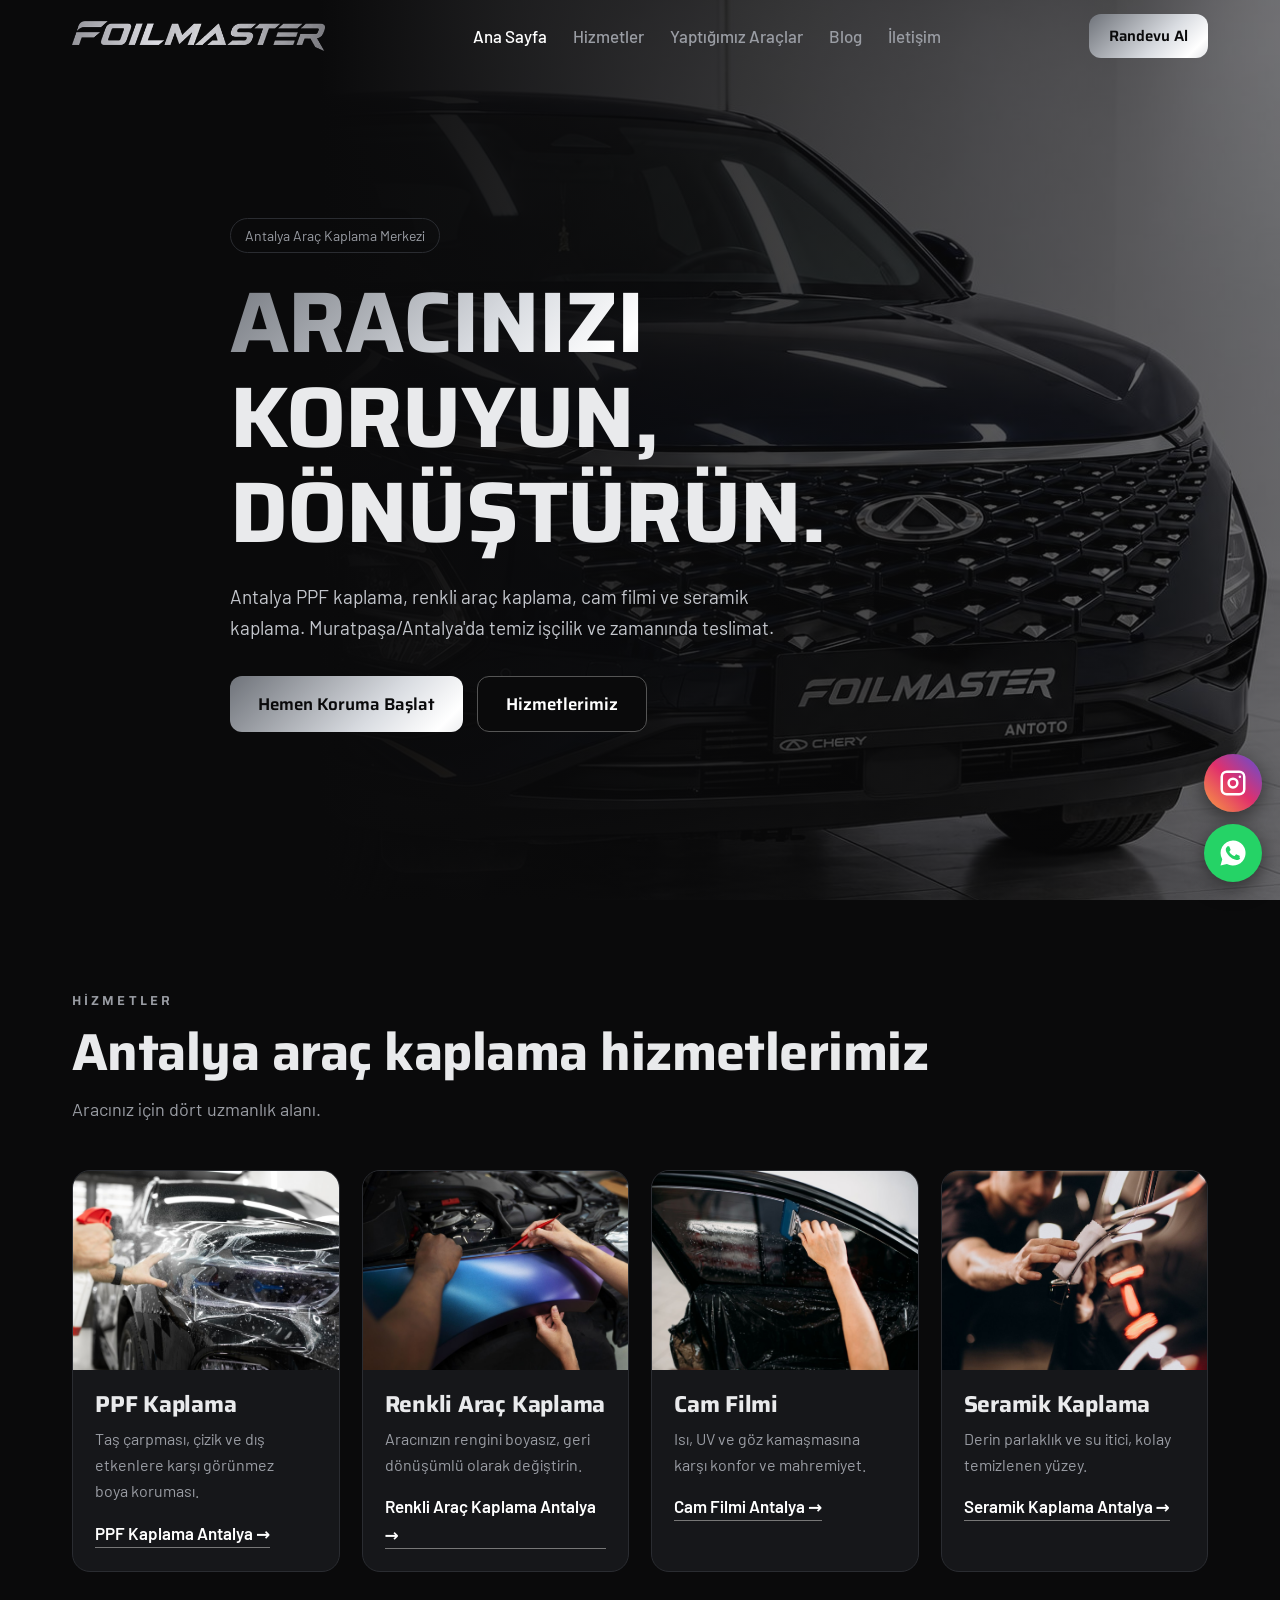
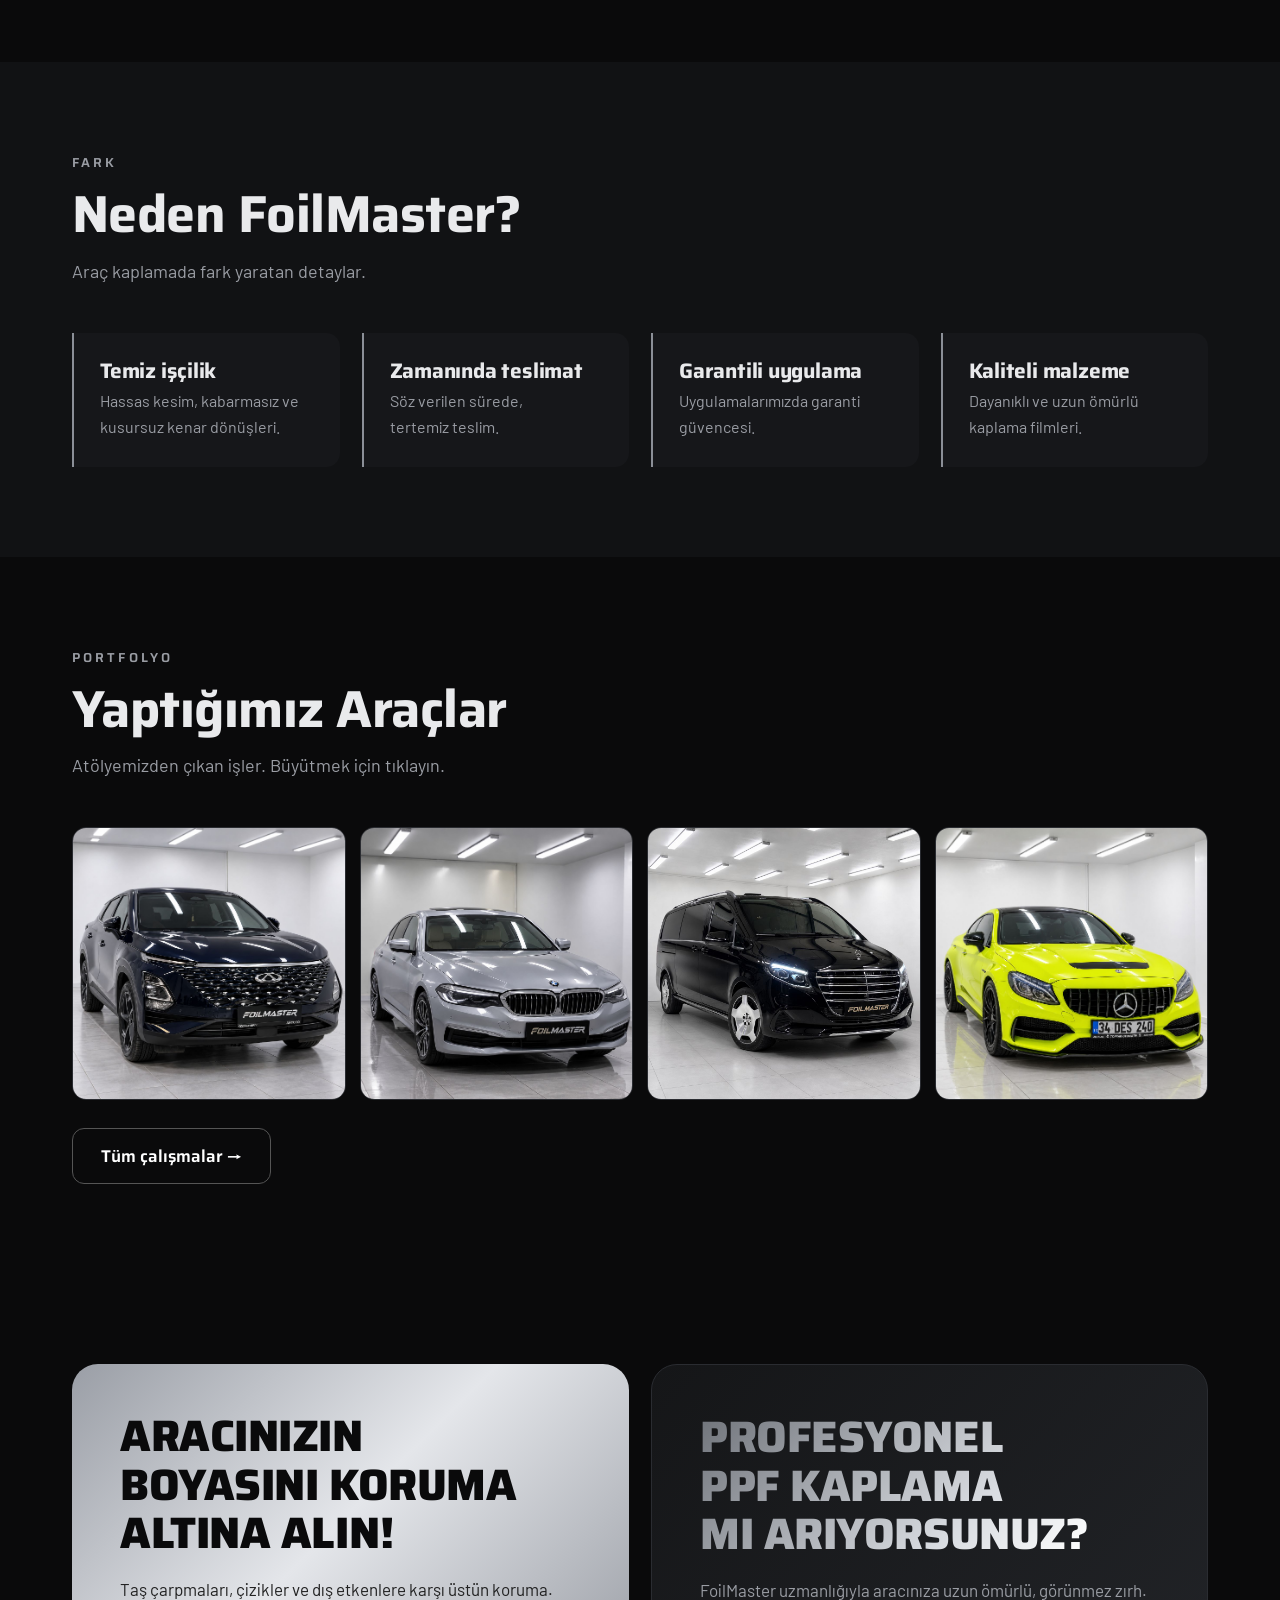
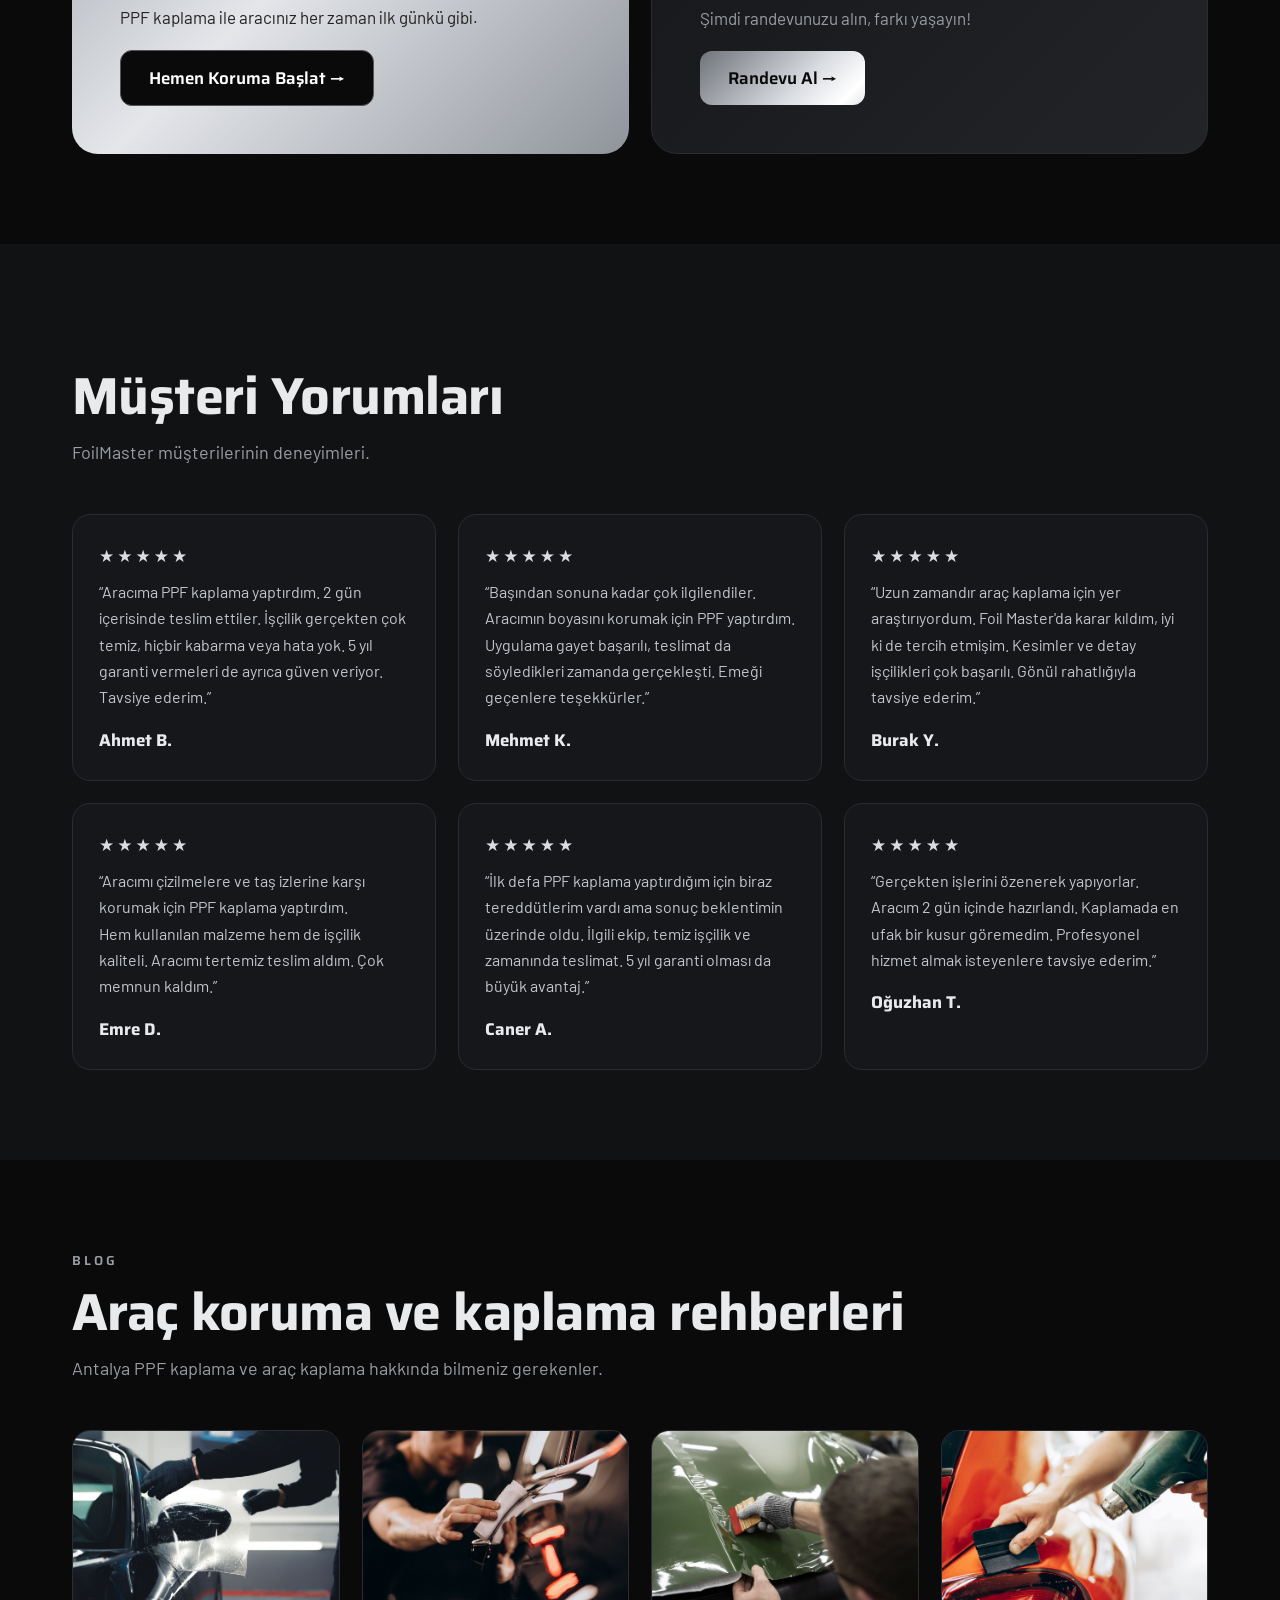
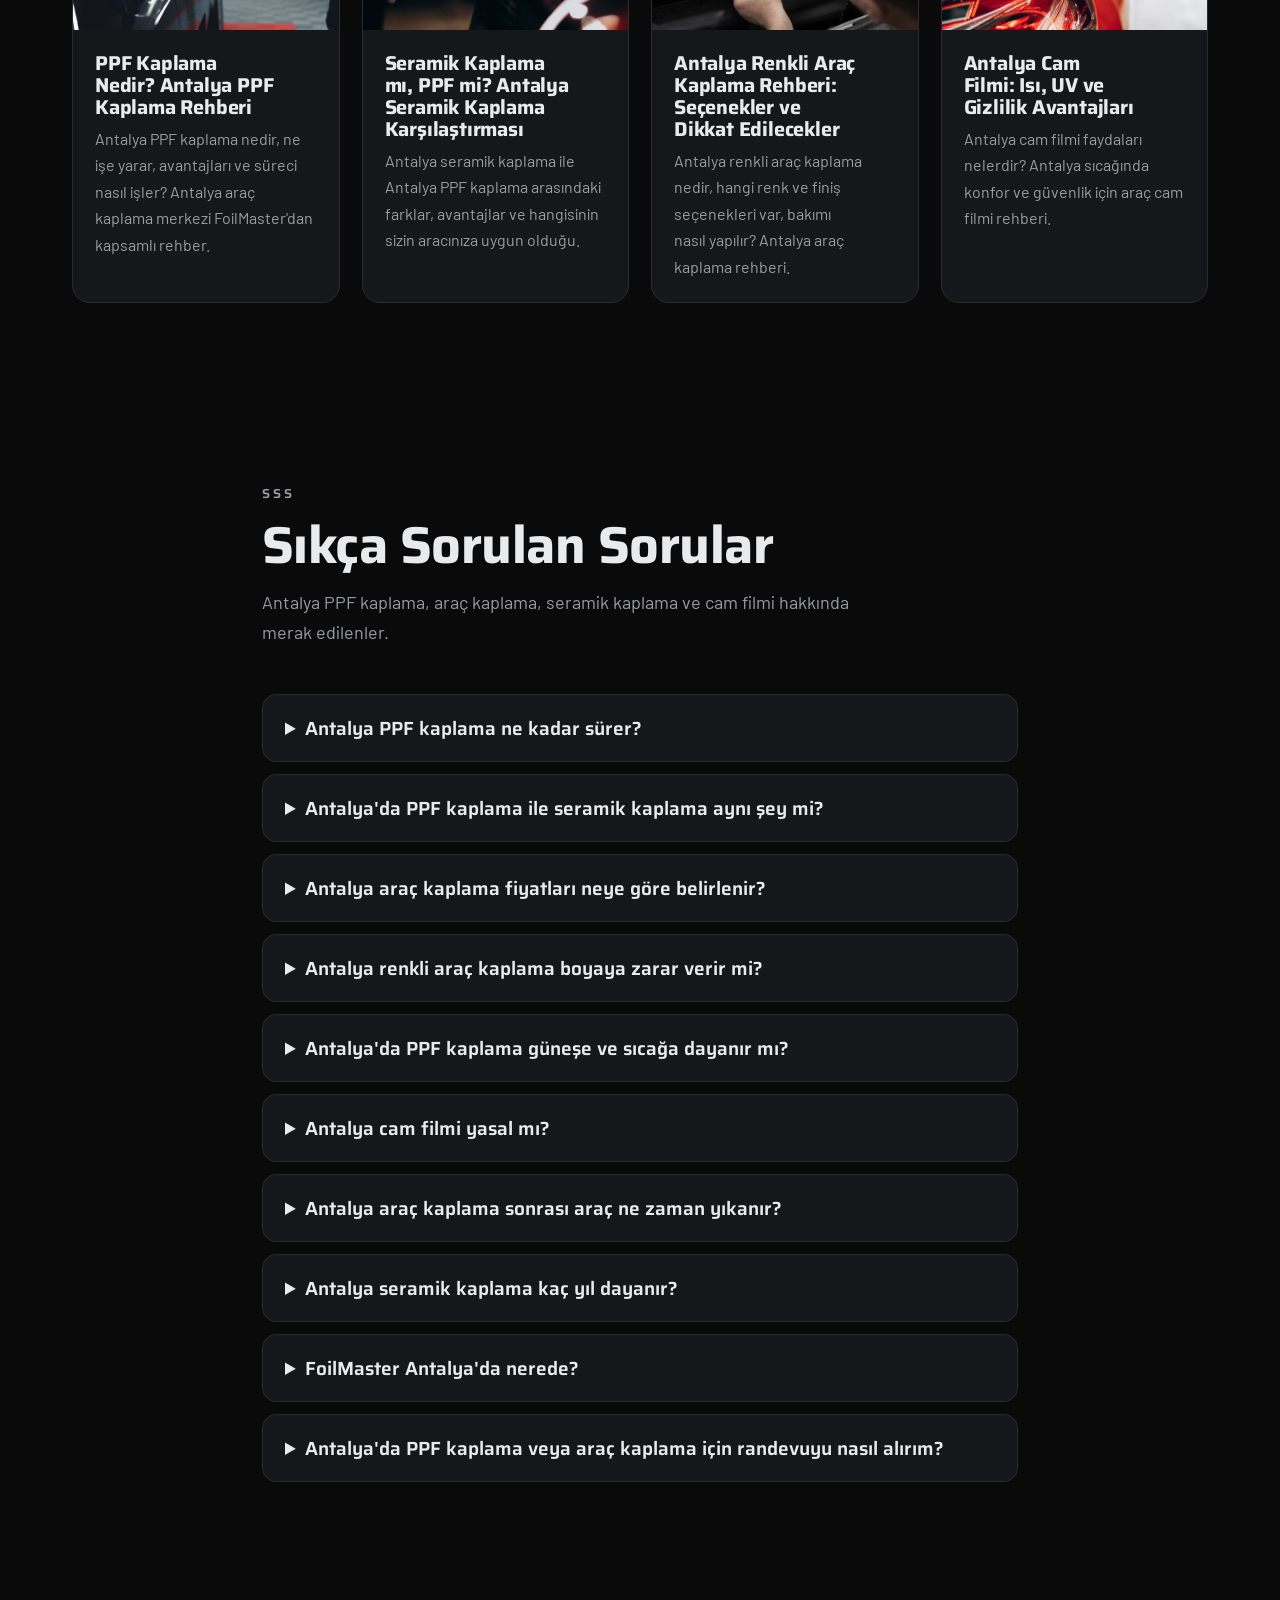
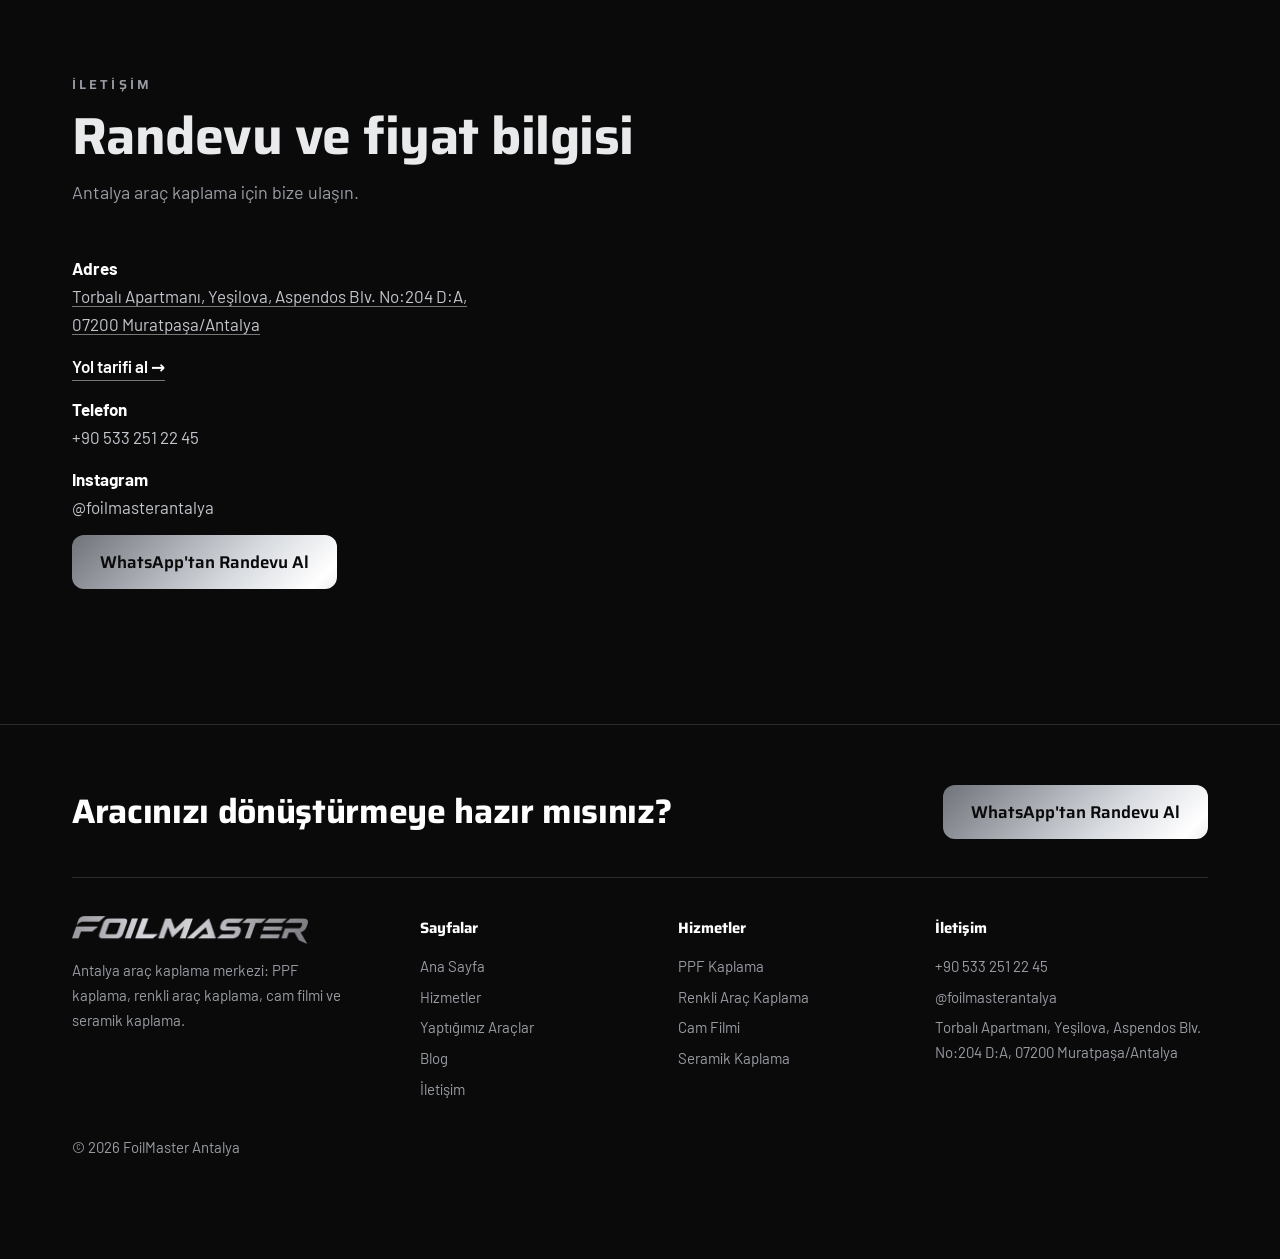
==== commit c5d20a94: "Remove unfinished before and after comparison section" ====
--- a/index.html
+++ b/index.html
@@ -6,23 +6,6 @@
 <section><div class="w"><span class="ey">Portfolyo</span><h2 class="h">Yaptığımız Araçlar</h2><p class="sub">Atölyemizden çıkan işler. Büyütmek için tıklayın.</p><div class="gal"><img src="img/arac1.jpg" alt="FoilMaster Antalya araç kaplama uygulaması 1" loading="lazy"><img src="img/arac2.jpg" alt="FoilMaster Antalya araç kaplama uygulaması 2" loading="lazy"><img src="img/arac3.jpg" alt="FoilMaster Antalya araç kaplama uygulaması 3" loading="lazy"><img src="img/arac4.jpg" alt="FoilMaster Antalya araç kaplama uygulaması 4" loading="lazy"></div><p style="margin-top:28px"><a class="btn b2" href="araclarimiz/">Tüm çalışmalar →</a></p></div></section>
 <section><div class="w cc"><div class="ct c1"><h2>Aracınızın boyasını koruma altına alın!</h2><p>Taş çarpmaları, çizikler ve dış etkenlere karşı üstün koruma. PPF kaplama ile aracınız her zaman ilk günkü gibi.</p><div><a class="btn b2" href="https://wa.me/905332512245?text=Merhaba%2C%20arac%C4%B1m%C4%B1n%20boyas%C4%B1n%C4%B1%20korumaya%20ba%C5%9Flamak%20istiyorum." target="_blank" rel="noopener">Hemen Koruma Başlat →</a></div></div><div class="ct c2"><h2 class="sil">Profesyonel PPF kaplama mı arıyorsunuz?</h2><p>FoilMaster uzmanlığıyla aracınıza uzun ömürlü, görünmez zırh. Şimdi randevunuzu alın, farkı yaşayın!</p><div><a class="btn b1" href="https://wa.me/905332512245?text=Merhaba%2C%20PPF%20kaplama%20i%C3%A7in%20randevu%20almak%20istiyorum." target="_blank" rel="noopener">Randevu Al →</a></div></div></div></section><section class="alt"><div class="w"><span class="ey">Referanslar</span><h2 class="h">Müşteri Yorumları</h2><p class="sub">FoilMaster müşterilerinin deneyimleri.</p><div class="g g3"><div class="rv"><div class="st">★★★★★</div><p>“Aracıma PPF kaplama yaptırdım. 2 gün içerisinde teslim ettiler. İşçilik gerçekten çok temiz, hiçbir kabarma veya hata yok. 5 yıl garanti vermeleri de ayrıca güven veriyor. Tavsiye ederim.”</p><b>Ahmet B.</b></div><div class="rv"><div class="st">★★★★★</div><p>“Başından sonuna kadar çok ilgilendiler. Aracımın boyasını korumak için PPF yaptırdım. Uygulama gayet başarılı, teslimat da söyledikleri zamanda gerçekleşti. Emeği geçenlere teşekkürler.”</p><b>Mehmet K.</b></div><div class="rv"><div class="st">★★★★★</div><p>“Uzun zamandır araç kaplama için yer araştırıyordum. Foil Master'da karar kıldım, iyi ki de tercih etmişim. Kesimler ve detay işçilikleri çok başarılı. Gönül rahatlığıyla tavsiye ederim.”</p><b>Burak Y.</b></div><div class="rv"><div class="st">★★★★★</div><p>“Aracımı çizilmelere ve taş izlerine karşı korumak için PPF kaplama yaptırdım. Hem kullanılan malzeme hem de işçilik kaliteli. Aracımı tertemiz teslim aldım. Çok memnun kaldım.”</p><b>Emre D.</b></div><div class="rv"><div class="st">★★★★★</div><p>“İlk defa PPF kaplama yaptırdığım için biraz tereddütlerim vardı ama sonuç beklentimin üzerinde oldu. İlgili ekip, temiz işçilik ve zamanında teslimat. 5 yıl garanti olması da büyük avantaj.”</p><b>Caner A.</b></div><div class="rv"><div class="st">★★★★★</div><p>“Gerçekten işlerini özenerek yapıyorlar. Aracım 2 gün içinde hazırlandı. Kaplamada en ufak bir kusur göremedim. Profesyonel hizmet almak isteyenlere tavsiye ederim.”</p><b>Oğuzhan T.</b></div></div></div></section>
 <section><div class="w"><span class="ey">Blog</span><h2 class="h">Araç koruma ve kaplama rehberleri</h2><p class="sub">Antalya PPF kaplama ve araç kaplama hakkında bilmeniz gerekenler.</p><div class="g g4"><a class="card" href="blog/ppf-kaplama-nedir-antalya/"><img src="img/blog7.jpg" alt="PPF Kaplama Nedir? Antalya PPF Kaplama Rehberi" loading="lazy"><div class="in"><h3 style="font-size:20px">PPF Kaplama Nedir? Antalya PPF Kaplama Rehberi</h3><p>Antalya PPF kaplama nedir, ne işe yarar, avantajları ve süreci nasıl işler? Antalya araç kaplama merkezi FoilMaster'dan kapsamlı rehber.</p></div></a><a class="card" href="blog/seramik-kaplama-mi-ppf-mi/"><img src="img/blog2.jpg" alt="Seramik Kaplama mı, PPF mi? Antalya Seramik Kaplama Karşılaştırması" loading="lazy"><div class="in"><h3 style="font-size:20px">Seramik Kaplama mı, PPF mi? Antalya Seramik Kaplama Karşılaştırması</h3><p>Antalya seramik kaplama ile Antalya PPF kaplama arasındaki farklar, avantajlar ve hangisinin sizin aracınıza uygun olduğu.</p></div></a><a class="card" href="blog/renkli-arac-kaplama-rehberi/"><img src="img/blog5.jpg" alt="Antalya Renkli Araç Kaplama Rehberi: Seçenekler ve Dikkat Edilecekler" loading="lazy"><div class="in"><h3 style="font-size:20px">Antalya Renkli Araç Kaplama Rehberi: Seçenekler ve Dikkat Edilecekler</h3><p>Antalya renkli araç kaplama nedir, hangi renk ve finiş seçenekleri var, bakımı nasıl yapılır? Antalya araç kaplama rehberi.</p></div></a><a class="card" href="blog/arac-cam-filmi-faydalari/"><img src="img/blog3.jpg" alt="Antalya Cam Filmi: Isı, UV ve Gizlilik Avantajları" loading="lazy"><div class="in"><h3 style="font-size:20px">Antalya Cam Filmi: Isı, UV ve Gizlilik Avantajları</h3><p>Antalya cam filmi faydaları nelerdir? Antalya sıcağında konfor ve güvenlik için araç cam filmi rehberi.</p></div></a></div></div></section>
-<section><div class="w" style="max-width:800px"><span class="ey">SSS</span><h2 class="h">Sıkça Sorulan Sorular</h2><p class="sub">Antalya PPF kaplama, araç kaplama, seramik kaplama ve cam filmi hakkında merak edilenler.</p><details><summary>Antalya PPF kaplama ne kadar sürer?</summary><p>Antalya PPF kaplama süresi aracın boyutuna ve kaplanacak bölge sayısına göre değişir. Müşterilerimiz tam PPF uygulamasında aracını genellikle birkaç gün içinde teslim alıyor.</p></details><details><summary>Antalya'da PPF kaplama ile seramik kaplama aynı şey mi?</summary><p>Hayır. PPF taş çarpması ve çizik gibi fiziksel darbelere karşı, seramik kaplama ise parlaklık, su itme ve kimyasal korumaya yöneliktir. Antalya seramik kaplama ile PPF birlikte de uygulanabilir.</p></details><details><summary>Antalya araç kaplama fiyatları neye göre belirlenir?</summary><p>Antalya araç kaplama fiyatı; aracın modeline, kaplama türüne (PPF, renkli kaplama, cam filmi, seramik), seçilen film kalitesine ve kapsama göre değişir. Net fiyat için WhatsApp'tan araç modelinizi yazmanız yeterli.</p></details><details><summary>Antalya renkli araç kaplama boyaya zarar verir mi?</summary><p>Orijinal boya sağlam ve kaliteli ise doğru uygulanan renkli araç kaplama boyaya zarar vermez; istenirse sökülerek aracın eski haline dönülebilir.</p></details><details><summary>Antalya'da PPF kaplama güneşe ve sıcağa dayanır mı?</summary><p>Kaliteli PPF filmleri UV ışınlarına ve yüksek sıcaklığa dayanacak şekilde üretilir. Antalya'nın yoğun güneşi ve tuzlu havası düşünüldüğünde PPF boyanın solmasını ve yıpranmasını yavaşlatır.</p></details><details><summary>Antalya cam filmi yasal mı?</summary><p>Cam filmi, yasal ışık geçirgenliği sınırlarına uygun seçildiğinde kullanılabilir. FoilMaster aracınıza mevzuata uygun cam filmi önerir.</p></details><details><summary>Antalya araç kaplama sonrası araç ne zaman yıkanır?</summary><p>Kaplama sonrası ilk günlerde yıkamadan kaçınılması önerilir. Sonrasında pH nötr şampuanla elde yıkama kaplamanın ömrünü uzatır.</p></details><details><summary>Antalya seramik kaplama kaç yıl dayanır?</summary><p>Dayanıklılık kullanılan ürüne, uygulamaya ve bakıma bağlıdır. Doğru bakımla seramik kaplama uzun süre parlaklık ve su itici etki sağlar.</p></details><details><summary>FoilMaster Antalya'da nerede?</summary><p>Torbalı Apartmanı, Yeşilova, Aspendos Blv. No:204 D:A, Muratpaşa/Antalya adresindeyiz. Konum için sitedeki adres bağlantısını kullanabilirsiniz.</p></details><details><summary>Antalya'da PPF kaplama veya araç kaplama için randevuyu nasıl alırım?</summary><p>Sitedeki WhatsApp butonuna tıklayarak ya da +90 533 251 22 45 numarasını arayarak randevu alabilirsiniz.</p></details></div></section><section class="alt"><div class="w"><span class="ey">Öncesi / Sonrası</span><h2 class="h">Beyazdan lacivert maviye dönüşüm</h2><p class="sub">Kaydırma çubuğunu sürükleyin: beyaz BMW F30, renkli araç kaplama ile lacivert mavi oluyor.</p><div class="ba" role="group" aria-label="Öncesi sonrası karşılaştırma"><div class="ly"><svg viewBox="0 0 800 300" xmlns="http://www.w3.org/2000/svg" role="img" aria-label="BMW F30 3 serisi sedan"><defs><linearGradient id="sb" x1="0" y1="0" x2="0" y2="1"><stop offset="0" stop-color="#fff" stop-opacity=".5"/><stop offset=".45" stop-color="#fff" stop-opacity="0"/><stop offset="1" stop-color="#000" stop-opacity=".38"/></linearGradient><linearGradient id="gb" x1="0" y1="0" x2="1" y2="1"><stop offset="0" stop-color="#34445e"/><stop offset="1" stop-color="#090d14"/></linearGradient><radialGradient id="rb"><stop offset="0" stop-color="#eceef2"/><stop offset=".7" stop-color="#8d929b"/><stop offset="1" stop-color="#4b4f57"/></radialGradient><radialGradient id="hb"><stop offset="0" stop-color="#000" stop-opacity=".75"/><stop offset="1" stop-color="#000" stop-opacity="0"/></radialGradient></defs>
-<ellipse cx="400" cy="276" rx="350" ry="16" fill="url(#hb)"/>
-<path id="bb" d="M92 238L90 192Q90 170 110 165L250 153L520 145L640 160Q702 172 714 200L718 238Z" fill="#10306a"/><path d="M92 238L90 192Q90 170 110 165L250 153L520 145L640 160Q702 172 714 200L718 238Z" fill="url(#sb)"/>
-<path d="M258 153L330 98Q345 90 365 89L445 88Q470 90 492 112L528 146Z" fill="#10306a"/><path d="M258 153L330 98Q345 90 365 89L445 88Q470 90 492 112L528 146Z" fill="url(#sb)"/>
-<path d="M136 238V232A54 54 0 0 1 244 232V238ZM556 238V232A54 54 0 0 1 664 232V238Z" fill="#060607"/><path d="M276 150L334 104L398 103L398 150ZM410 103L447 103Q462 105 474 118L504 150L410 150Z" fill="url(#gb)"/>
-<path d="M404 152V236M262 156L254 236M522 148L530 236" stroke="#000" stroke-opacity=".3" stroke-width="1.5" fill="none"/>
-<path d="M104 180L520 166L660 180" stroke="#fff" stroke-opacity=".35" stroke-width="2" fill="none"/><path d="M250 234H550" stroke="#000" stroke-opacity=".5" stroke-width="6"/>
-<path d="M690 184L714 192V200L694 196ZM706 204L716 206V216H706Z" fill="#eef3fa"/><path d="M706 204L716 206V216H706Z" fill="#0a0a0b"/><path d="M92 176L108 172V188L92 190Z" fill="#d0102a"/>
-<path d="M506 144L528 142L530 150L510 152Z" fill="#10306a" stroke="#000" stroke-opacity=".3"/><rect x="330" y="162" width="26" height="4" rx="2" fill="#000" fill-opacity=".3"/><rect x="440" y="160" width="26" height="4" rx="2" fill="#000" fill-opacity=".3"/><g transform="translate(190 232)"><circle r="44" fill="#0c0c0d"/><circle r="31" fill="url(#rb)"/><g stroke="#3a3d44" stroke-width="6" stroke-linecap="round"><line x1="0" y1="0" x2="0" y2="-28" transform="rotate(0)"/><line x1="0" y1="0" x2="0" y2="-28" transform="rotate(72)"/><line x1="0" y1="0" x2="0" y2="-28" transform="rotate(144)"/><line x1="0" y1="0" x2="0" y2="-28" transform="rotate(216)"/><line x1="0" y1="0" x2="0" y2="-28" transform="rotate(288)"/></g><circle r="8" fill="#15161a"/></g><g transform="translate(610 232)"><circle r="44" fill="#0c0c0d"/><circle r="31" fill="url(#rb)"/><g stroke="#3a3d44" stroke-width="6" stroke-linecap="round"><line x1="0" y1="0" x2="0" y2="-28" transform="rotate(0)"/><line x1="0" y1="0" x2="0" y2="-28" transform="rotate(72)"/><line x1="0" y1="0" x2="0" y2="-28" transform="rotate(144)"/><line x1="0" y1="0" x2="0" y2="-28" transform="rotate(216)"/><line x1="0" y1="0" x2="0" y2="-28" transform="rotate(288)"/></g><circle r="8" fill="#15161a"/></g></svg></div><div class="ly bf"><svg viewBox="0 0 800 300" xmlns="http://www.w3.org/2000/svg" role="img" aria-label="BMW F30 3 serisi sedan"><defs><linearGradient id="sa" x1="0" y1="0" x2="0" y2="1"><stop offset="0" stop-color="#fff" stop-opacity=".5"/><stop offset=".45" stop-color="#fff" stop-opacity="0"/><stop offset="1" stop-color="#000" stop-opacity=".38"/></linearGradient><linearGradient id="ga" x1="0" y1="0" x2="1" y2="1"><stop offset="0" stop-color="#34445e"/><stop offset="1" stop-color="#090d14"/></linearGradient><radialGradient id="ra"><stop offset="0" stop-color="#eceef2"/><stop offset=".7" stop-color="#8d929b"/><stop offset="1" stop-color="#4b4f57"/></radialGradient><radialGradient id="ha"><stop offset="0" stop-color="#000" stop-opacity=".75"/><stop offset="1" stop-color="#000" stop-opacity="0"/></radialGradient></defs>
-<ellipse cx="400" cy="276" rx="350" ry="16" fill="url(#ha)"/>
-<path id="ba" d="M92 238L90 192Q90 170 110 165L250 153L520 145L640 160Q702 172 714 200L718 238Z" fill="#f3f5f8"/><path d="M92 238L90 192Q90 170 110 165L250 153L520 145L640 160Q702 172 714 200L718 238Z" fill="url(#sa)"/>
-<path d="M258 153L330 98Q345 90 365 89L445 88Q470 90 492 112L528 146Z" fill="#f3f5f8"/><path d="M258 153L330 98Q345 90 365 89L445 88Q470 90 492 112L528 146Z" fill="url(#sa)"/>
-<path d="M136 238V232A54 54 0 0 1 244 232V238ZM556 238V232A54 54 0 0 1 664 232V238Z" fill="#060607"/><path d="M276 150L334 104L398 103L398 150ZM410 103L447 103Q462 105 474 118L504 150L410 150Z" fill="url(#ga)"/>
-<path d="M404 152V236M262 156L254 236M522 148L530 236" stroke="#000" stroke-opacity=".3" stroke-width="1.5" fill="none"/>
-<path d="M104 180L520 166L660 180" stroke="#fff" stroke-opacity=".35" stroke-width="2" fill="none"/><path d="M250 234H550" stroke="#000" stroke-opacity=".5" stroke-width="6"/>
-<path d="M690 184L714 192V200L694 196ZM706 204L716 206V216H706Z" fill="#eef3fa"/><path d="M706 204L716 206V216H706Z" fill="#0a0a0b"/><path d="M92 176L108 172V188L92 190Z" fill="#d0102a"/>
-<path d="M506 144L528 142L530 150L510 152Z" fill="#f3f5f8" stroke="#000" stroke-opacity=".3"/><rect x="330" y="162" width="26" height="4" rx="2" fill="#000" fill-opacity=".3"/><rect x="440" y="160" width="26" height="4" rx="2" fill="#000" fill-opacity=".3"/><g transform="translate(190 232)"><circle r="44" fill="#0c0c0d"/><circle r="31" fill="url(#ra)"/><g stroke="#3a3d44" stroke-width="6" stroke-linecap="round"><line x1="0" y1="0" x2="0" y2="-28" transform="rotate(0)"/><line x1="0" y1="0" x2="0" y2="-28" transform="rotate(72)"/><line x1="0" y1="0" x2="0" y2="-28" transform="rotate(144)"/><line x1="0" y1="0" x2="0" y2="-28" transform="rotate(216)"/><line x1="0" y1="0" x2="0" y2="-28" transform="rotate(288)"/></g><circle r="8" fill="#15161a"/></g><g transform="translate(610 232)"><circle r="44" fill="#0c0c0d"/><circle r="31" fill="url(#ra)"/><g stroke="#3a3d44" stroke-width="6" stroke-linecap="round"><line x1="0" y1="0" x2="0" y2="-28" transform="rotate(0)"/><line x1="0" y1="0" x2="0" y2="-28" transform="rotate(72)"/><line x1="0" y1="0" x2="0" y2="-28" transform="rotate(144)"/><line x1="0" y1="0" x2="0" y2="-28" transform="rotate(216)"/><line x1="0" y1="0" x2="0" y2="-28" transform="rotate(288)"/></g><circle r="8" fill="#15161a"/></g></svg></div><div class="hd"></div><span class="bl" style="left:16px">ÖNCESİ</span><span class="bl" style="right:16px">SONRASI</span><input type="range" min="0" max="100" value="50" aria-label="Öncesi sonrası karşılaştırma kaydırıcısı"></div><p class="cap">Görsel temsilidir.</p><p style="margin-top:22px"><a class="btn b1" href="https://wa.me/905332512245?text=Merhaba%2C%20arac%C4%B1m%C4%B1n%20rengini%20de%C4%9Fi%C5%9Ftirmek%20istiyorum." target="_blank" rel="noopener">Aracımın Rengini Değiştir</a></p></div></section>
-<section id="iletisim"><div class="w"><span class="ey">İletişim</span><h2 class="h">Randevu ve fiyat bilgisi</h2><p class="sub">Antalya araç kaplama için bize ulaşın.</p><div class="ci"><div><p><b>Adres</b><br><a href="https://share.google/dTnsp2cPyDl6CUMNu" target="_blank" rel="noopener" style="border-bottom:1px solid #777">Torbalı Apartmanı, Yeşilova, Aspendos Blv. No:204 D:A, 07200 Muratpaşa/Antalya</a><br><a class="more" href="https://share.google/dTnsp2cPyDl6CUMNu" target="_blank" rel="noopener">Yol tarifi al →</a></p><p><b>Telefon</b><br><a href="tel:+905332512245">+90 533 251 22 45</a></p><p><b>Instagram</b><br><a href="https://www.instagram.com/foilmasterantalya" target="_blank" rel="noopener">@foilmasterantalya</a></p><a class="btn b1" href="https://wa.me/905332512245?text=Merhaba%2C%20FoilMaster%27dan%20bilgi%20ve%20randevu%20almak%20istiyorum." target="_blank" rel="noopener">WhatsApp'tan Randevu Al</a></div><iframe title="FoilMaster Antalya harita" loading="lazy" src="https://maps.google.com/maps?q=FoilMaster%20Antalya%20Aspendos%20Blv.%20No%3A204%20Muratpa%C5%9Fa&output=embed"></iframe></div></div></section>
+<section><div class="w" style="max-width:800px"><span class="ey">SSS</span><h2 class="h">Sıkça Sorulan Sorular</h2><p class="sub">Antalya PPF kaplama, araç kaplama, seramik kaplama ve cam filmi hakkında merak edilenler.</p><details><summary>Antalya PPF kaplama ne kadar sürer?</summary><p>Antalya PPF kaplama süresi aracın boyutuna ve kaplanacak bölge sayısına göre değişir. Müşterilerimiz tam PPF uygulamasında aracını genellikle birkaç gün içinde teslim alıyor.</p></details><details><summary>Antalya'da PPF kaplama ile seramik kaplama aynı şey mi?</summary><p>Hayır. PPF taş çarpması ve çizik gibi fiziksel darbelere karşı, seramik kaplama ise parlaklık, su itme ve kimyasal korumaya yöneliktir. Antalya seramik kaplama ile PPF birlikte de uygulanabilir.</p></details><details><summary>Antalya araç kaplama fiyatları neye göre belirlenir?</summary><p>Antalya araç kaplama fiyatı; aracın modeline, kaplama türüne (PPF, renkli kaplama, cam filmi, seramik), seçilen film kalitesine ve kapsama göre değişir. Net fiyat için WhatsApp'tan araç modelinizi yazmanız yeterli.</p></details><details><summary>Antalya renkli araç kaplama boyaya zarar verir mi?</summary><p>Orijinal boya sağlam ve kaliteli ise doğru uygulanan renkli araç kaplama boyaya zarar vermez; istenirse sökülerek aracın eski haline dönülebilir.</p></details><details><summary>Antalya'da PPF kaplama güneşe ve sıcağa dayanır mı?</summary><p>Kaliteli PPF filmleri UV ışınlarına ve yüksek sıcaklığa dayanacak şekilde üretilir. Antalya'nın yoğun güneşi ve tuzlu havası düşünüldüğünde PPF boyanın solmasını ve yıpranmasını yavaşlatır.</p></details><details><summary>Antalya cam filmi yasal mı?</summary><p>Cam filmi, yasal ışık geçirgenliği sınırlarına uygun seçildiğinde kullanılabilir. FoilMaster aracınıza mevzuata uygun cam filmi önerir.</p></details><details><summary>Antalya araç kaplama sonrası araç ne zaman yıkanır?</summary><p>Kaplama sonrası ilk günlerde yıkamadan kaçınılması önerilir. Sonrasında pH nötr şampuanla elde yıkama kaplamanın ömrünü uzatır.</p></details><details><summary>Antalya seramik kaplama kaç yıl dayanır?</summary><p>Dayanıklılık kullanılan ürüne, uygulamaya ve bakıma bağlıdır. Doğru bakımla seramik kaplama uzun süre parlaklık ve su itici etki sağlar.</p></details><details><summary>FoilMaster Antalya'da nerede?</summary><p>Torbalı Apartmanı, Yeşilova, Aspendos Blv. No:204 D:A, Muratpaşa/Antalya adresindeyiz. Konum için sitedeki adres bağlantısını kullanabilirsiniz.</p></details><details><summary>Antalya'da PPF kaplama veya araç kaplama için randevuyu nasıl alırım?</summary><p>Sitedeki WhatsApp butonuna tıklayarak ya da +90 533 251 22 45 numarasını arayarak randevu alabilirsiniz.</p></details></div></section><section id="iletisim"><div class="w"><span class="ey">İletişim</span><h2 class="h">Randevu ve fiyat bilgisi</h2><p class="sub">Antalya araç kaplama için bize ulaşın.</p><div class="ci"><div><p><b>Adres</b><br><a href="https://share.google/dTnsp2cPyDl6CUMNu" target="_blank" rel="noopener" style="border-bottom:1px solid #777">Torbalı Apartmanı, Yeşilova, Aspendos Blv. No:204 D:A, 07200 Muratpaşa/Antalya</a><br><a class="more" href="https://share.google/dTnsp2cPyDl6CUMNu" target="_blank" rel="noopener">Yol tarifi al →</a></p><p><b>Telefon</b><br><a href="tel:+905332512245">+90 533 251 22 45</a></p><p><b>Instagram</b><br><a href="https://www.instagram.com/foilmasterantalya" target="_blank" rel="noopener">@foilmasterantalya</a></p><a class="btn b1" href="https://wa.me/905332512245?text=Merhaba%2C%20FoilMaster%27dan%20bilgi%20ve%20randevu%20almak%20istiyorum." target="_blank" rel="noopener">WhatsApp'tan Randevu Al</a></div><iframe title="FoilMaster Antalya harita" loading="lazy" src="https://maps.google.com/maps?q=FoilMaster%20Antalya%20Aspendos%20Blv.%20No%3A204%20Muratpa%C5%9Fa&output=embed"></iframe></div></div></section>
 <footer><div class="w"><div class="fcta"><h3>Aracınızı dönüştürmeye hazır mısınız?</h3><a class="btn b1" href="https://wa.me/905332512245?text=Merhaba%2C%20arac%C4%B1m%20i%C3%A7in%20kaplama%20bilgisi%20ve%20randevu%20almak%20istiyorum." target="_blank" rel="noopener">WhatsApp'tan Randevu Al</a></div><div class="fg"><div><img src="img/logo.png" alt="FoilMaster" style="height:28px;margin-bottom:14px"><p>Antalya araç kaplama merkezi: PPF kaplama, renkli araç kaplama, cam filmi ve seramik kaplama.</p></div><div><h4>Sayfalar</h4><a href="./">Ana Sayfa</a><a href="hizmetler/">Hizmetler</a><a href="araclarimiz/">Yaptığımız Araçlar</a><a href="blog/">Blog</a><a href="#iletisim">İletişim</a></div><div><h4>Hizmetler</h4><a href="antalya-ppf-kaplama/">PPF Kaplama</a><a href="antalya-renkli-arac-kaplama/">Renkli Araç Kaplama</a><a href="antalya-cam-filmi/">Cam Filmi</a><a href="antalya-seramik-kaplama/">Seramik Kaplama</a></div><div><h4>İletişim</h4><a href="tel:+905332512245">+90 533 251 22 45</a><a href="https://www.instagram.com/foilmasterantalya" target="_blank" rel="noopener">@foilmasterantalya</a><p><a href="https://share.google/dTnsp2cPyDl6CUMNu" target="_blank" rel="noopener">Torbalı Apartmanı, Yeşilova, Aspendos Blv. No:204 D:A, 07200 Muratpaşa/Antalya</a></p></div></div><p style="margin-top:30px">© 2026 FoilMaster Antalya</p></div></footer>
 <div class="fl"><a class="ig" href="https://www.instagram.com/foilmasterantalya" target="_blank" rel="noopener" aria-label="Instagram"><svg viewBox="0 0 24 24"><path d="M7 2h10a5 5 0 0 1 5 5v10a5 5 0 0 1-5 5H7a5 5 0 0 1-5-5V7a5 5 0 0 1 5-5zm0 2a3 3 0 0 0-3 3v10a3 3 0 0 0 3 3h10a3 3 0 0 0 3-3V7a3 3 0 0 0-3-3H7zm5 3.5a4.5 4.5 0 1 1 0 9 4.5 4.5 0 0 1 0-9zm0 2a2.5 2.5 0 1 0 0 5 2.5 2.5 0 0 0 0-5zM17.5 6a1 1 0 1 1 0 2 1 1 0 0 1 0-2z"/></svg></a><a class="wa" href="https://wa.me/905332512245?text=Merhaba%2C%20FoilMaster%27dan%20bilgi%20ve%20randevu%20almak%20istiyorum." target="_blank" rel="noopener" aria-label="WhatsApp"><svg viewBox="0 0 24 24"><path d="M12 2a10 10 0 0 0-8.6 15L2 22l5.1-1.3A10 10 0 1 0 12 2zm5.8 14.2c-.2.7-1.4 1.3-1.9 1.3-.5.1-1.1.1-1.8-.1-.4-.1-1-.3-1.7-.6-3-1.3-4.9-4.3-5-4.5-.1-.2-1.2-1.6-1.2-3s.8-2.1 1-2.4c.3-.3.6-.3.8-.3h.6c.2 0 .4 0 .6.5l.8 2c.1.2.1.3 0 .5l-.3.5-.4.4c-.1.2-.3.3-.1.6.2.3.7 1.2 1.5 1.9 1 .9 1.9 1.2 2.2 1.3.3.1.4.1.6-.1l.8-1c.2-.3.4-.2.6-.1l1.9.9c.3.1.5.2.5.3.1.1.1.7-.1 1.4z"/></svg></a></div><div id="lb"><img alt="Büyük görsel"></div><script src="main.js"></script></body></html>
